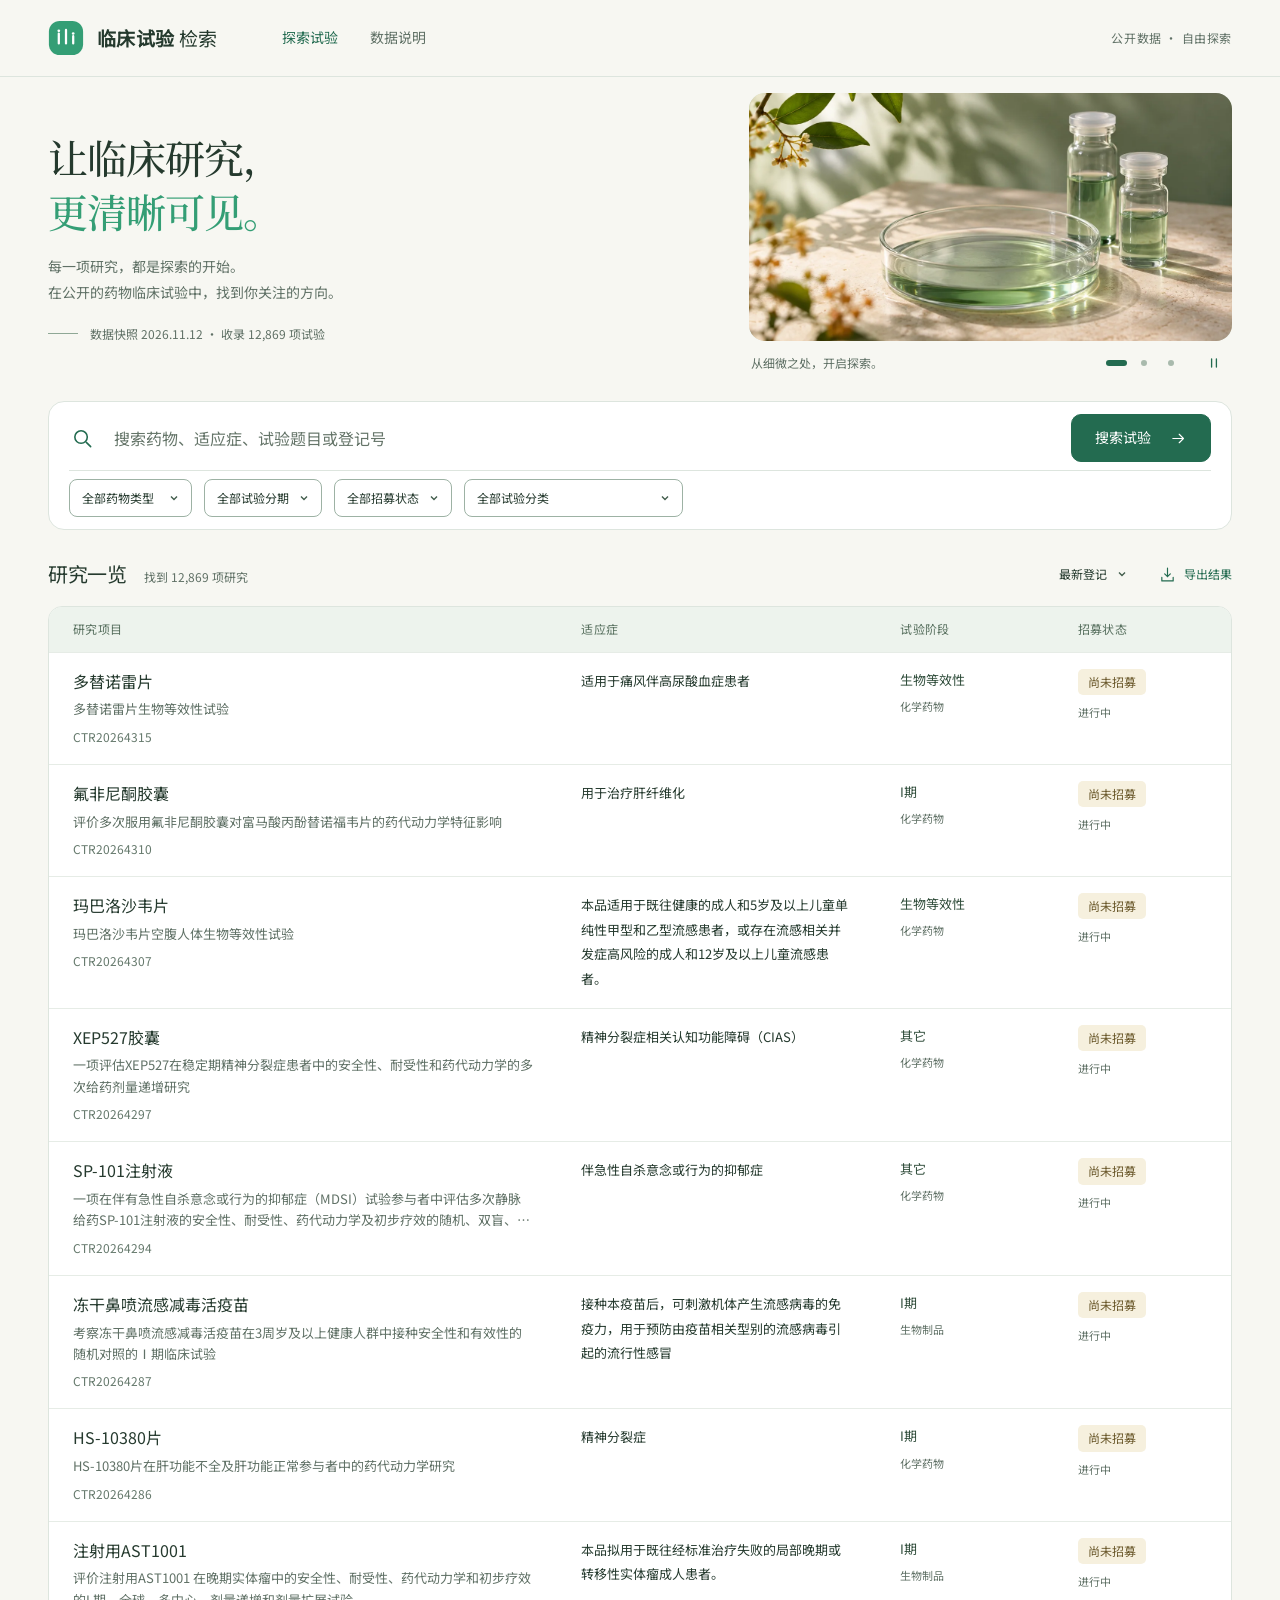
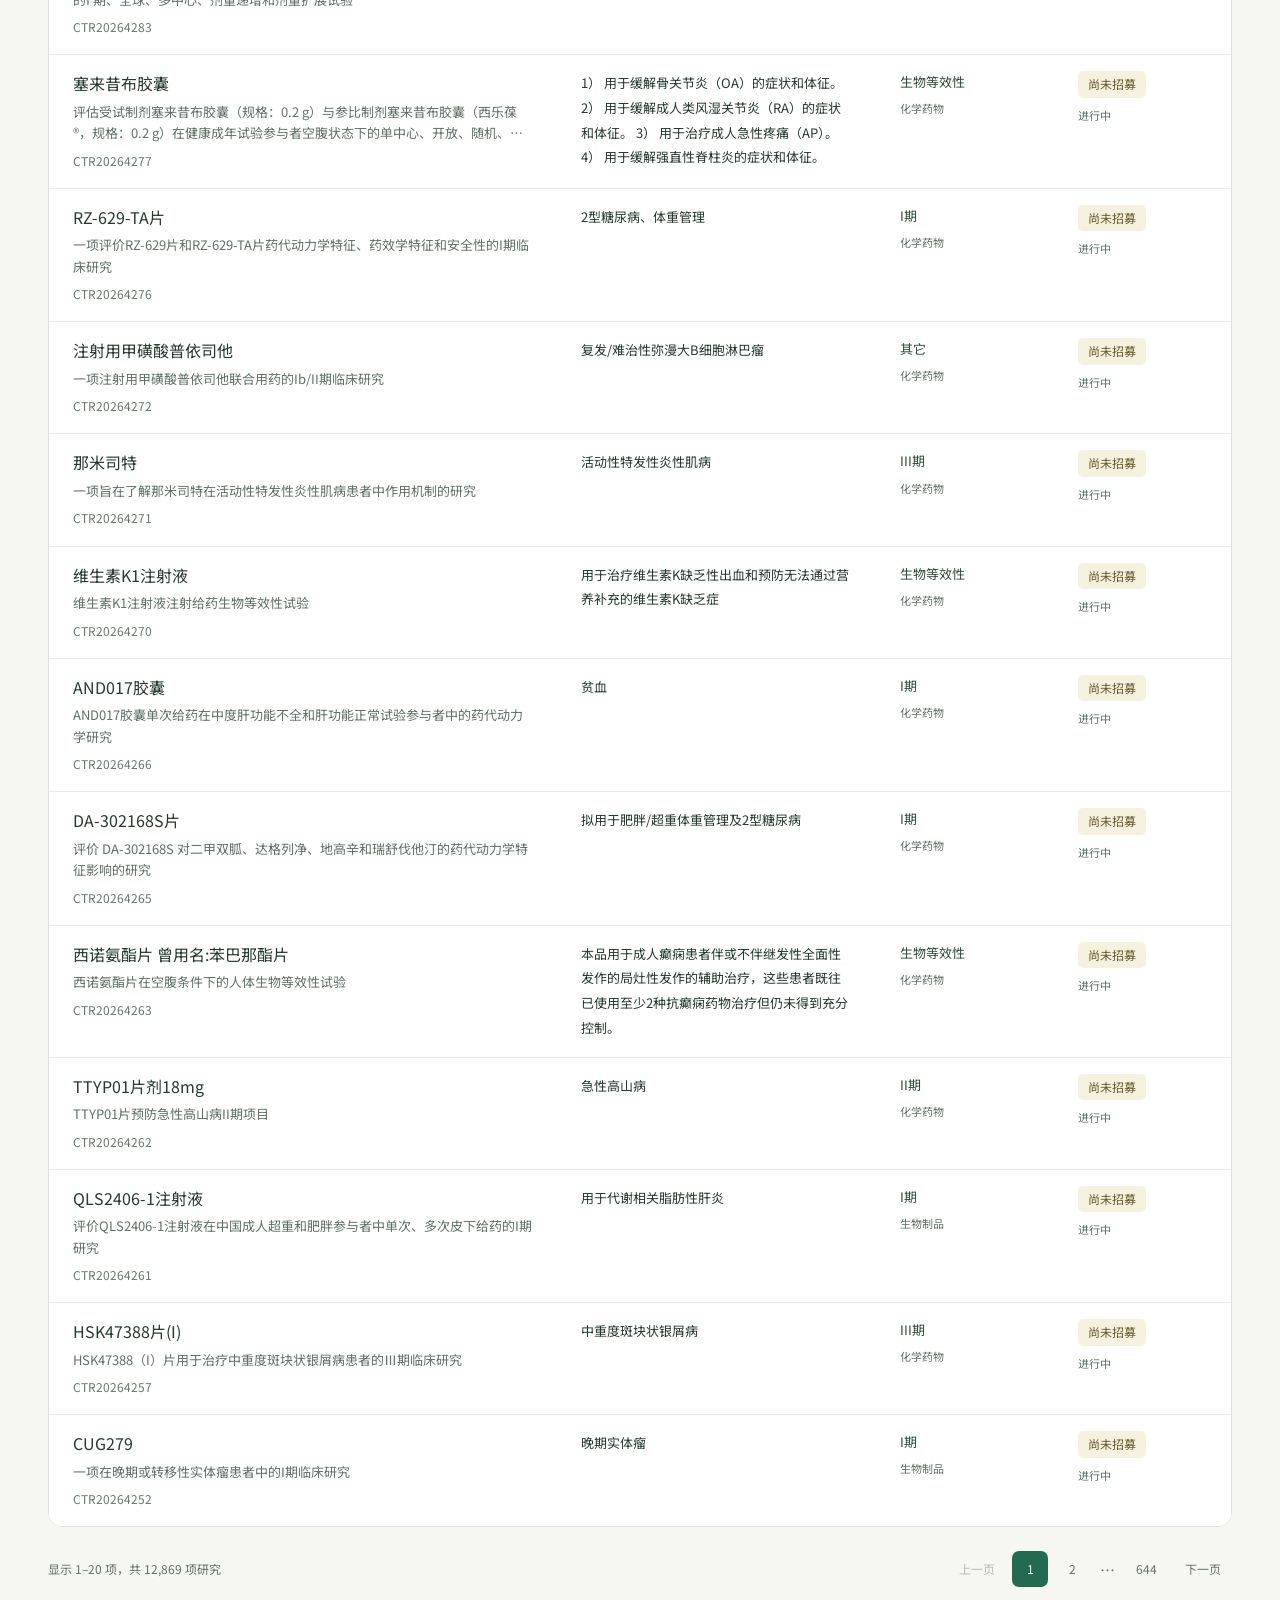
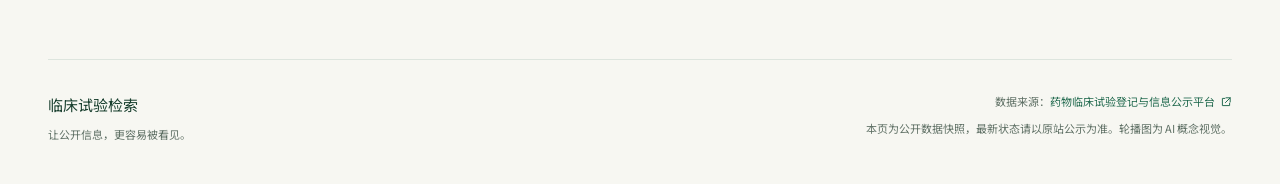
==== docs/index.html @ efef02d8 "Refine typography scale for a quieter search interface" ====
<!DOCTYPE html>
<html lang="zh-CN">
<head>
  <meta charset="utf-8">
  <meta name="viewport" content="width=device-width, initial-scale=1">
  <meta name="description" content="更清晰地探索药物临床试验公开信息。按药物、适应症、分期和招募状态检索研究，查看完整登记详情。">
  <meta name="theme-color" content="#349E75">
  <title>临床试验检索 · 让研究更清晰可见</title>
  <link rel="preload" href="assets/fonts/noto-serif-sc-display.woff2" as="font" type="font/woff2" crossorigin>
  <link rel="preload" href="assets/images/research-glass.webp" as="image" fetchpriority="high">
  <link rel="stylesheet" href="app.css?v=7">
</head>
<body>
  <a class="skip-link" href="#trials">跳转到试验检索</a>
  <header class="site-header">
    <div class="header-inner shell">
      <a class="brand" href="./" aria-label="临床试验检索首页">
        <svg class="brand-mark" viewBox="0 0 40 40" aria-hidden="true"><rect x="1" y="1" width="38" height="38" rx="12" fill="currentColor"/><path d="M12 26V15m8 11V11m8 15v-8" stroke="#fff" stroke-width="2.5" stroke-linecap="round"/><circle cx="12" cy="12" r="1.5" fill="#fff"/><circle cx="28" cy="15" r="1.5" fill="#fff"/></svg>
        <span>临床试验<span class="brand-light">检索</span></span>
      </a>
      <nav class="main-nav" aria-label="主导航">
        <a href="#trials" class="nav-current">探索试验</a>
        <a href="#about">数据说明</a>
      </nav>
      <span class="header-note">公开数据 · 自由探索</span>
    </div>
  </header>

  <main id="main" class="shell">
    <section id="listView" aria-label="临床试验探索">
      <section class="hero" aria-label="临床研究介绍">
        <div class="hero-copy">
          <h1>让临床研究，<br><span>更清晰可见。</span></h1>
          <p class="hero-description">每一项研究，都是探索的开始。<br>在公开的药物临床试验中，找到你关注的方向。</p>
          <div class="hero-source"><span class="source-rule"></span><p id="snapshot">正在读取公开数据…</p></div>
        </div>
        <div class="hero-carousel" role="region" aria-roledescription="轮播图" aria-label="科学与生命主题视觉">
          <div class="carousel-slides" id="carouselSlides">
            <figure class="carousel-slide is-active" role="group" aria-roledescription="幻灯片" aria-label="第 1 张，共 3 张" aria-hidden="false">
              <img src="assets/images/research-glass.webp" width="1280" height="853" alt="暖色日光下的培养皿与绿色实验室玻璃器皿，AI 概念视觉" fetchpriority="high">
            </figure>
            <figure class="carousel-slide" role="group" aria-roledescription="幻灯片" aria-label="第 2 张，共 3 张" aria-hidden="true" inert>
              <img src="assets/images/research-nature.webp" width="1280" height="853" alt="透过光学镜片观察绿色银杏叶的细腻纹理，AI 概念视觉" loading="lazy">
            </figure>
            <figure class="carousel-slide" role="group" aria-roledescription="幻灯片" aria-label="第 3 张，共 3 张" aria-hidden="true" inert>
              <img src="assets/images/research-hands.webp" width="1280" height="853" alt="研究人员用滴管操作透明培养皿的近景，AI 概念视觉" loading="lazy">
            </figure>
          </div>
          <div class="carousel-controls">
            <p class="carousel-caption" id="carouselCaption">从细微之处，开启探索。</p>
            <div class="carousel-navigation">
              <div class="carousel-dots" role="group" aria-label="选择轮播图片">
                <button type="button" data-slide="0" aria-label="查看第 1 张图片" aria-current="true"></button>
                <button type="button" data-slide="1" aria-label="查看第 2 张图片"></button>
                <button type="button" data-slide="2" aria-label="查看第 3 张图片"></button>
              </div>
              <button type="button" class="carousel-toggle" id="carouselToggle" aria-label="暂停轮播"><svg viewBox="0 0 20 20" aria-hidden="true"><path d="M7 5v10M13 5v10"/></svg></button>
            </div>
          </div>
        </div>
      </section>

      <section class="search-section" id="trials" aria-label="试验检索">
        <form id="searchForm" role="search">
          <div class="search-line">
            <svg class="search-icon" viewBox="0 0 24 24" aria-hidden="true"><circle cx="10.5" cy="10.5" r="6.5"/><path d="m16 16 4.5 4.5"/></svg>
            <label for="q" class="sr-only">关键词</label>
            <input id="q" type="search" placeholder="搜索药物、适应症、试验题目或登记号" autocomplete="off" enterkeyhint="search">
            <button class="primary-button" type="submit">搜索试验<svg viewBox="0 0 24 24" aria-hidden="true"><path d="M4 12h15m-6-6 6 6-6 6"/></svg></button>
          </div>
          <div class="filter-line">
            <div class="filters" id="filters"></div>
            <button class="text-button" id="clearBtn" type="button" hidden>清除筛选</button>
          </div>
        </form>
      </section>

      <section class="results-panel" aria-labelledby="resultsHeading">
        <div class="results-toolbar">
          <div class="results-intro"><h2 id="resultsHeading" tabindex="-1">研究一览</h2><p id="count" role="status">正在为你整理研究信息…</p></div>
          <div class="result-actions">
            <label class="sort-label" for="sortSelect"><span class="sr-only">排序方式</span><select id="sortSelect"><option value="id-desc">最新登记</option><option value="id-asc">最早登记</option></select></label>
            <button class="export-button" id="downloadBtn" type="button" disabled><svg viewBox="0 0 24 24" aria-hidden="true"><path d="M12 3v12m-4-4 4 4 4-4M4 16v5h16v-5"/></svg>导出结果</button>
          </div>
        </div>
        <div class="table-wrap">
          <table class="search-table">
            <caption class="sr-only">临床试验查询结果，点击研究项目查看详情</caption>
            <colgroup><col class="col-project"><col class="col-ind"><col class="col-phase"><col class="col-status"></colgroup>
            <thead><tr><th scope="col">研究项目</th><th scope="col">适应症</th><th scope="col">试验阶段</th><th scope="col">招募状态</th></tr></thead>
            <tbody id="results"><tr><td colspan="4" class="table-message">正在读取研究索引…</td></tr></tbody>
          </table>
        </div>
        <div id="pagination" class="pagination-bar"></div>
      </section>
    </section>

    <article id="detailView" class="detail-view" aria-label="试验登记详情" hidden>
      <div class="detail-toolbar">
        <button class="back-button" id="backBtn" type="button"><svg viewBox="0 0 24 24" aria-hidden="true"><path d="M20 12H5m6-6-6 6 6 6"/></svg>返回研究一览</button>
        <span class="detail-location" id="breadcrumbCurrent">试验详情</span>
        <button class="export-button" id="copyBtn" type="button"><svg viewBox="0 0 24 24" aria-hidden="true"><path d="M9 7V3h12v14h-4M3 7h14v14H3z"/></svg><span>复制链接</span></button>
      </div>
      <div id="detail" aria-live="polite"></div>
    </article>
  </main>

  <footer class="site-footer shell" id="about">
    <div><a class="footer-name" href="./">临床试验检索</a><p>让公开信息，更容易被看见。</p></div>
    <div class="footer-source"><p>数据来源：<a href="https://www.chinadrugtrials.org.cn/clinicaltrials.searchlist.dhtml" target="_blank" rel="noopener noreferrer">药物临床试验登记与信息公示平台<svg viewBox="0 0 20 20" aria-hidden="true"><path d="M8 4H4v12h12v-4M10 3h7v7M17 3l-8 8"/></svg></a></p><p>本页为公开数据快照，最新状态请以原站公示为准。轮播图为 AI 概念视觉。</p></div>
  </footer>
  <script src="app.js?v=6"></script>
</body>
</html>
---- docs/app.css ----
@import url("assets/fonts/sans.css");
@font-face { font-family: "Research Serif"; src: url("assets/fonts/noto-serif-sc-display.woff2") format("woff2"); font-style: normal; font-weight: 500; font-display: swap; }
:root {
  --brand: #349e75;
  --brand-deep: #236b50;
  --brand-ink: #173e2d;
  --brand-soft: #eaf3ec;
  --paper: #f7f7f2;
  --surface: #fff;
  --ink: #253a2e;
  --muted: #607166;
  --line: #dde5de;
  --control-line: #7f9b8a;
  --serif: "Research Serif", "Noto Serif SC", "Songti SC", serif;
  --sans: "Research Sans", "Noto Sans SC", "Microsoft YaHei", "PingFang SC", sans-serif;
  font-family: var(--sans);
  color: var(--ink);
  background: var(--paper);
  color-scheme: light;
  font-size: 15px;
  font-synthesis: weight;
  scroll-behavior: smooth;
  scroll-padding-top: 28px;
  scrollbar-color: #a2b7a8 var(--paper);
}
* { box-sizing: border-box; }
[hidden] { display: none !important; }
body { margin: 0; line-height: 1.7; }
a { color: inherit; text-underline-offset: 4px; }
button, input, select { font: inherit; color: inherit; }
button, a, input, select { -webkit-tap-highlight-color: transparent; }
button { cursor: pointer; }
button:disabled { opacity: .45; cursor: default; }
input { caret-color: var(--brand-deep); }
::selection { background: #cde5d6; color: #163c2a; }
:focus-visible { outline: 2px solid var(--brand-deep); outline-offset: 4px; }
svg { width: 20px; height: 20px; fill: none; stroke: currentColor; stroke-width: 1.65; stroke-linecap: round; stroke-linejoin: round; flex: none; }
.shell { width: min(1280px, calc(100% - 96px)); margin-inline: auto; }
.sr-only { position: absolute; width: 1px; height: 1px; padding: 0; margin: -1px; overflow: hidden; clip: rect(0,0,0,0); white-space: nowrap; border: 0; }
.skip-link { position: absolute; z-index: 10; top: -80px; left: 20px; padding: 12px 20px; background: var(--surface); color: var(--brand-deep); }
.skip-link:focus { top: 12px; }
.site-header { border-bottom: 1px solid var(--line); }
.header-inner { min-height: 76px; display: flex; align-items: center; gap: 64px; }
.brand { display: inline-flex; align-items: center; gap: 13px; font-size: 19px; font-weight: 600; letter-spacing: .025em; text-decoration: none; white-space: nowrap; }
.brand-mark { width: 36px; height: 36px; color: var(--brand); stroke: none; }
.brand-light { font-weight: 400; margin-left: 4px; }
.main-nav { display: flex; gap: 32px; font-size: 14px; }
.main-nav a { text-decoration: none; padding: 10px 0; color: var(--muted); }
.main-nav .nav-current { color: var(--brand-deep); }
.main-nav a:hover { color: var(--brand-deep); text-decoration: underline; }
.header-note { margin-left: auto; color: var(--muted); font-size: 12px; letter-spacing: .05em; }
.hero { display: grid; grid-template-columns: 1.15fr .85fr; gap: 48px; align-items: center; padding: 16px 0 20px; }
.hero-copy h1 { margin: 0 0 16px; font-family: var(--serif); font-weight: 500; font-size: 40px; line-height: 1.35; letter-spacing: -.025em; }
.hero-copy h1 span { color: var(--brand); }
.hero-description { margin: 0; font-size: 14px; line-height: 1.85; color: var(--muted); }
.hero-link { display: inline-flex; gap: 16px; align-items: center; margin-top: 24px; color: var(--brand-deep); font-weight: 500; font-size: 14px; text-decoration: none; }
.hero-link:hover { gap: 22px; }
.hero-link { transition: gap 220ms cubic-bezier(.16,1,.3,1); }
.hero-source { display: flex; align-items: center; gap: 12px; margin-top: 18px; color: var(--muted); }
.hero-source p { margin: 0; font-size: 12px; }
.source-rule { width: 30px; height: 1px; background: #8fa896; }
.hero-carousel { min-width: 0; }
.carousel-slides { position: relative; height: 248px; overflow: hidden; border-radius: 16px; background: #dde8d9; }
.carousel-slide { position: absolute; inset: 0; margin: 0; opacity: 0; visibility: hidden; transition: opacity 800ms cubic-bezier(.16,1,.3,1), visibility 800ms; }
.carousel-slide.is-active { opacity: 1; visibility: visible; }
.carousel-slide img { display: block; width: 100%; height: 100%; object-fit: cover; }
.carousel-controls { display: flex; align-items: center; justify-content: space-between; gap: 12px; padding: 4px 0 0 2px; }
.carousel-caption { margin: 0; font-size: 12px; color: var(--muted); }
.carousel-navigation, .carousel-dots { display: flex; align-items: center; }
.carousel-navigation { gap: 12px; }
.carousel-dots button { display: grid; place-items: center; width: 27px; height: 36px; border: 0; background: transparent; padding: 0; }
.carousel-dots button::after { content: ""; width: 6px; height: 6px; border-radius: 50%; background: #a9baad; transition: width 300ms cubic-bezier(.16,1,.3,1); }
.carousel-dots button[aria-current="true"]::after { background: var(--brand-deep); width: 21px; border-radius: 5px; }
.carousel-toggle { display: grid; place-items: center; width: 36px; height: 36px; padding: 0; border: 0; background: transparent; color: var(--brand-deep); }
.carousel-toggle svg { width: 16px; height: 16px; }
.search-section { scroll-margin-top: 24px; background: var(--surface); border: 1px solid var(--line); border-radius: 16px; padding: 12px 20px; }
.search-line { display: flex; align-items: center; gap: 16px; padding-bottom: 8px; border-bottom: 1px solid var(--line); }
.search-icon { width: 23px; height: 23px; color: var(--brand-deep); margin-left: 2px; }
.search-line input { border: 0; background: transparent; min-width: 0; flex: 1; height: 48px; padding: 0 4px; font-size: 16px; }
.search-line input::placeholder { color: #657569; opacity: 1; }
.search-line input:focus-visible { outline-offset: 1px; outline: 0; }
.search-section:focus-within { border-color: var(--control-line); }
.search-line:has(input:focus-visible) { border-bottom-color: var(--brand-deep); }
.primary-button { display: inline-flex; align-items: center; justify-content: center; gap: 19px; min-height: 48px; padding: 11px 23px; border: 1px solid var(--brand-deep); border-radius: 10px; background: var(--brand-deep); color: #fff; font-size: 14px; font-weight: 500; }
.primary-button:hover { background: #194e3b; border-color: #194e3b; }
.primary-button svg { width: 17px; height: 17px; }
.filter-line { display: flex; align-items: center; justify-content: space-between; gap: 16px; padding-top: 8px; }
.filters { display: flex; align-items: center; flex-wrap: wrap; gap: 12px; min-width: 0; }
.filters label { display: inline-flex; align-items: center; gap: 12px; }
.filters select, .sort-label select { appearance: none; border: 1px solid #9db2a4; border-radius: 8px; padding: 8px 32px 8px 12px; background: #fff url("data:image/svg+xml,%3Csvg xmlns='http://www.w3.org/2000/svg' width='12' height='12' viewBox='0 0 12 12' fill='none' stroke='%23435e4d' stroke-width='1.4'%3E%3Cpath d='m3 4.5 3 3 3-3'/%3E%3C/svg%3E") right 11px center no-repeat; max-width: 250px; min-height: 38px; font-size: 12px; text-overflow: ellipsis; cursor: pointer; }
.filters select:hover { background-color: #f5f9f6; }
.text-button { border: 0; background: none; color: var(--brand-deep); padding: 8px 0 8px 12px; font-size: 12px; text-decoration: underline; text-underline-offset: 4px; white-space: nowrap; }
.results-panel { margin-top: 24px; }
.results-toolbar { display: flex; align-items: center; justify-content: space-between; flex-wrap: wrap; gap: 20px; margin-bottom: 12px; }
.results-intro { display: flex; align-items: baseline; gap: 18px; }
.results-intro h2 { margin: 0; font-size: 20px; font-weight: 500; letter-spacing: -.025em; }
.results-intro p { margin: 0; color: var(--muted); font-size: 12px; font-variant-numeric: tabular-nums; }
.result-actions { display: flex; align-items: center; gap: 20px; }
.sort-label select { border: 0; background-color: transparent; padding-left: 0; font-size: 12px; }
.export-button, .back-button { display: inline-flex; align-items: center; justify-content: center; gap: 8px; border: 0; background: transparent; padding: 8px 0; min-height: 40px; color: var(--brand-deep); font-size: 12px; text-decoration: none; }
.export-button:hover, .back-button:hover { text-decoration: underline; }
.export-button svg, .back-button svg { width: 17px; height: 17px; }
.table-wrap { background: var(--surface); border: 1px solid var(--line); border-radius: 14px; overflow: hidden; }
.search-table { width: 100%; border-collapse: collapse; table-layout: fixed; text-align: left; }
.col-project { width: 43%; }
.col-ind { width: 27%; }
.col-phase { width: 15%; }
.col-status { width: 15%; }
.search-table th { padding: 12px 24px; background: #edf3ed; color: #58705f; font-weight: 400; font-size: 12px; letter-spacing: .03em; }
.search-table td { padding: 16px 24px; font-size: 13px; border-top: 1px solid #e6ece6; vertical-align: top; overflow-wrap: anywhere; }
.search-table tbody tr { background: #fff; }
.search-table tbody tr:hover { background: #fbfcf9; }
.result-link { font-size: 16px; line-height: 1.6; font-weight: 500; color: var(--ink); text-decoration: none; }
.result-link:hover { color: var(--brand-deep); text-decoration: underline; }
.trial-title { margin: 4px 0 6px; font-size: 13px; line-height: 1.65; color: var(--muted); display: -webkit-box; -webkit-line-clamp: 2; -webkit-box-orient: vertical; overflow: hidden; }
.trial-id { font-size: 12px; color: #65796c; font-variant-numeric: tabular-nums; }
.trial-indication { font-size: 13px; line-height: 1.9; }
.phase-label { font-size: 13px; color: #314e3c; font-weight: 500; }
.drug-type { display: block; color: var(--muted); font-size: 11px; margin-top: 6px; }
.recruit-tag { display: inline-block; padding: 3px 10px; border-radius: 5px; color: #256145; background: #e8f3eb; font-size: 12px; white-space: nowrap; }
.recruit-tag.pending { color: #6b592c; background: #f6f0de; }
.recruit-tag.complete { color: #53675b; background: #edf1ed; }
.trial-status { display: block; font-size: 11px; color: var(--muted); margin-top: 8px; }
.search-table .table-message { padding: 64px 24px; color: var(--muted); text-align: center; font-size: 14px; }
.pagination-bar { display: flex; align-items: center; justify-content: space-between; flex-wrap: wrap; gap: 20px; margin-top: 24px; }
.pagination-summary { font-size: 12px; color: var(--muted); font-variant-numeric: tabular-nums; }
.page-links { display: flex; align-items: center; justify-content: center; flex-wrap: wrap; gap: 6px; }
.page-links button { border: 1px solid transparent; border-radius: 7px; background: transparent; color: var(--muted); min-width: 36px; min-height: 36px; padding: 6px 10px; font-size: 12px; font-variant-numeric: tabular-nums; }
.page-links button:hover:not(:disabled) { background: #e7efe6; }
.page-links button[aria-current="page"] { color: #fff; background: var(--brand-deep); }
.page-gap { color: var(--muted); padding: 4px; }
.detail-view { padding: 28px 0 40px; }
.detail-toolbar { display: flex; align-items: center; gap: 24px; padding: 0 0 20px; border-bottom: 1px solid var(--line); }
.detail-toolbar .export-button { margin-left: auto; }
.detail-location { color: var(--muted); font-size: 12px; }
.detail-title { font-family: var(--sans); font-size: 24px; font-weight: 500; line-height: 1.65; max-width: 34em; margin: 32px 0 20px; letter-spacing: -.02em; }
.detail-meta { display: flex; flex-wrap: wrap; gap: 10px 26px; margin: 0 0 36px; color: var(--muted); font-size: 12px; font-variant-numeric: tabular-nums; }
.group { margin-top: 32px; }
.group h2 { margin: 0 0 16px; font-size: 18px; font-weight: 500; color: var(--brand-ink); }
.record-fields { margin: 0; border: 1px solid var(--line); border-radius: 12px; overflow: hidden; }
.row { display: grid; grid-template-columns: 190px minmax(0,1fr); border-bottom: 1px solid var(--line); }
.row:last-child { border-bottom: 0; }
.row > dt { margin: 0; padding: 16px 20px; background: #edf3ed; font-size: 13px; }
.row > dd { margin: 0; padding: 16px 24px; font-size: 14px; min-width: 0; background: #fff; overflow-wrap: anywhere; }
.prose { margin: 0; line-height: 1.9; white-space: pre-line; max-width: 75ch; }
.criteria { list-style: none; margin: 0; padding: 0; }
.criteria li { display: grid; grid-template-columns: 24px minmax(0,1fr); gap: 12px; padding: 14px 0; border-bottom: 1px solid var(--line); line-height: 1.9; }
.criteria li:first-child { padding-top: 0; }
.criteria li:last-child { padding-bottom: 0; border: 0; }
.num { color: var(--brand-deep); font-variant-numeric: tabular-nums; }
.drug-card + .drug-card { margin-top: 18px; }
.drug-card dl { margin: 0; border: 1px solid var(--line); }
.drug-card .row { grid-template-columns: 130px minmax(0,1fr); }
.drug-card .row > dt { background: #f4f7f1; }
.endpoints { width: 100%; border-collapse: collapse; font-size: 12px; }
.endpoints th, .endpoints td { border: 1px solid var(--line); text-align: left; padding: 10px 12px; vertical-align: top; }
.endpoints th { background: #f3f6f0; font-weight: 400; }
.status, .placeholder { color: var(--muted); margin: 40px 0; line-height: 1.9; }
.status[data-kind="error"] { color: #9d3d25; }
.plain-button { background: #fff; color: var(--brand-deep); border: 1px solid var(--control-line); padding: 10px 16px; border-radius: 8px; }
.site-footer { display: flex; align-items: flex-start; justify-content: space-between; gap: 40px; margin-top: 72px; padding: 32px 0 38px; border-top: 1px solid var(--line); color: var(--muted); font-size: 11px; }
.site-footer p { margin: 7px 0 0; }
.footer-name { color: var(--brand-ink); font-size: 15px; font-weight: 500; text-decoration: none; }
.footer-source { text-align: right; }
.footer-source p { margin: 0 0 8px; }
.footer-source a { color: var(--brand-deep); text-decoration: none; display: inline-flex; align-items: center; gap: 5px; }
.footer-source a:hover { text-decoration: underline; }
.footer-source svg { width: 12px; height: 12px; }
@media (min-width: 1700px) {
  .hero { padding-top: 24px; padding-bottom: 24px; }
  .carousel-slides { height: 268px; }
}
@media (max-width: 1100px) {
  .shell { width: calc(100% - 64px); }
  .hero { gap: 28px; }
  .hero-copy h1 { font-size: 36px; }
  .carousel-slides { height: 232px; }
  .header-inner { gap: 44px; }
  .header-note { display: none; }
  .main-nav { margin-left: auto; }
  .filters { gap: 8px; }
  .filters select { max-width: 195px; }
  .search-table td, .search-table th { padding-left: 18px; padding-right: 18px; }
}
@media (max-width: 760px) {
  :root { scroll-padding-top: 18px; }
  .shell { width: calc(100% - 40px); }
  .header-inner { min-height: 68px; gap: 18px; }
  .brand { font-size: 17px; gap: 9px; }
  .brand-mark { width: 33px; height: 33px; }
  .main-nav { gap: 17px; font-size: 12px; }
  .main-nav a:last-child { display: none; }
  .hero { grid-template-columns: 1fr; gap: 16px; padding: 20px 0; }
  .hero-copy h1 { font-size: 30px; margin-bottom: 12px; line-height: 1.35; }
  .hero-description { font-size: 13px; line-height: 1.8; }
  .hero-link { margin-top: 18px; font-size: 13px; }
  .hero-source { margin-top: 12px; gap: 8px; }
  .hero-source p { font-size: 11px; }
  .source-rule { width: 20px; }
  .carousel-slides { height: auto; aspect-ratio: 2.5; border-radius: 12px; }
  .carousel-controls { padding-top: 0; }
  .carousel-caption { font-size: 11px; }
  .carousel-navigation { gap: 3px; }
  .carousel-dots button { width: 24px; }
  .search-section { padding: 12px; border-radius: 12px; }
  .search-line { gap: 10px; flex-wrap: wrap; padding-bottom: 10px; }
  .search-icon { width: 20px; height: 20px; }
  .search-line input { height: 40px; font-size: 16px; width: calc(100% - 35px); }
  .primary-button { width: 100%; min-height: 44px; border-radius: 8px; padding: 8px 16px; }
  .filter-line { align-items: flex-start; flex-direction: column; gap: 6px; padding-top: 10px; }
  .filters { width: 100%; display: grid; grid-template-columns: 1fr 1fr; gap: 9px; }
  .filters label { min-width: 0; }
  .filters select { width: 100%; max-width: none; min-width: 0; font-size: 13px; padding-left: 10px; min-height: 40px; }
  .text-button { padding-left: 0; }
  .results-panel { margin-top: 24px; }
  .results-toolbar { align-items: flex-start; gap: 8px; margin-bottom: 12px; }
  .results-intro { display: flex; flex-wrap: wrap; align-items: baseline; gap: 12px; }
  .results-intro h2 { font-size: 20px; margin-bottom: 0; }
  .results-intro p { font-size: 11px; }
  .result-actions { width: 100%; justify-content: space-between; border-top: 1px solid var(--line); padding-top: 6px; gap: 12px; }
  .export-button { min-height: 40px; }
  .table-wrap { border: 0; border-radius: 0; background: transparent; }
  .search-table, .search-table tbody { display: block; }
  .search-table thead, .search-table colgroup { display: none; }
  .search-table tr { display: grid; grid-template-columns: 1fr auto; padding: 22px 0; border-top: 1px solid var(--line); background: transparent !important; }
  .search-table td { border: 0; display: block; padding: 0; }
  .search-table .project-cell { grid-column: 1 / -1; }
  .search-table .trial-indication { grid-column: 1 / -1; margin: 14px 0 18px; padding-bottom: 17px; border-bottom: 1px solid #e7ece4; font-size: 12px; }
  .trial-indication::before { content: "适应症"; color: var(--muted); font-size: 11px; margin-right: 12px; }
  .result-link { font-size: 16px; }
  .trial-title { font-size: 12px; margin-bottom: 8px; }
  .search-table .phase-cell { align-self: center; }
  .phase-label { font-size: 12px; }
  .drug-type { display: inline; margin-left: 12px; font-size: 11px; }
  .search-table .status-cell { text-align: right; }
  .trial-status { display: none; }
  .search-table .table-message { grid-column: 1 / -1; padding: 24px 0; }
  .pagination-bar { flex-direction: column; align-items: center; gap: 16px; margin-top: 18px; }
  .page-links { gap: 2px; }
  .page-links button { min-width: 33px; min-height: 40px; padding: 6px; }
  .pagination-summary { font-size: 11px; }
  .detail-view { padding-top: 18px; }
  .detail-toolbar { gap: 12px; }
  .detail-location { display: none; }
  .back-button, .detail-toolbar .export-button { font-size: 12px; }
  .detail-title { font-size: 21px; line-height: 1.7; margin-top: 24px; }
  .detail-meta { gap: 6px 14px; font-size: 11px; margin-bottom: 28px; }
  .row, .drug-card .row { grid-template-columns: 1fr; }
  .row > dt { padding: 11px 14px; font-size: 12px; }
  .row > dd { padding: 14px; font-size: 13px; }
  .criteria li { grid-template-columns: 18px 1fr; gap: 8px; }
  .endpoints { font-size: 11px; }
  .endpoints th, .endpoints td { padding: 7px; overflow-wrap: anywhere; }
  .site-footer { display: block; margin-top: 48px; padding-top: 28px; }
  .footer-source { text-align: left; margin-top: 22px; line-height: 1.9; }
}
@media (prefers-reduced-motion: reduce) {
  :root { scroll-behavior: auto; }
  *, *::before, *::after { transition-duration: .01ms !important; animation-duration: .01ms !important; animation-iteration-count: 1 !important; }
}
@media print {
  :root { background: #fff; }
  .site-header, .hero, .search-section, .result-actions, .pagination-bar, .detail-toolbar, .skip-link { display: none !important; }
  .shell { width: 100%; }
  .results-panel { margin-top: 0; }
  .table-wrap { border: 0; }
  .search-table th, .search-table td { font-size: 11px; padding: 10px; }
  .search-table thead { display: table-header-group; }
  .search-table tr, .row, .criteria li { break-inside: avoid; }
  .trial-title { display: block; }
  .site-footer { margin-top: 24px; }
}
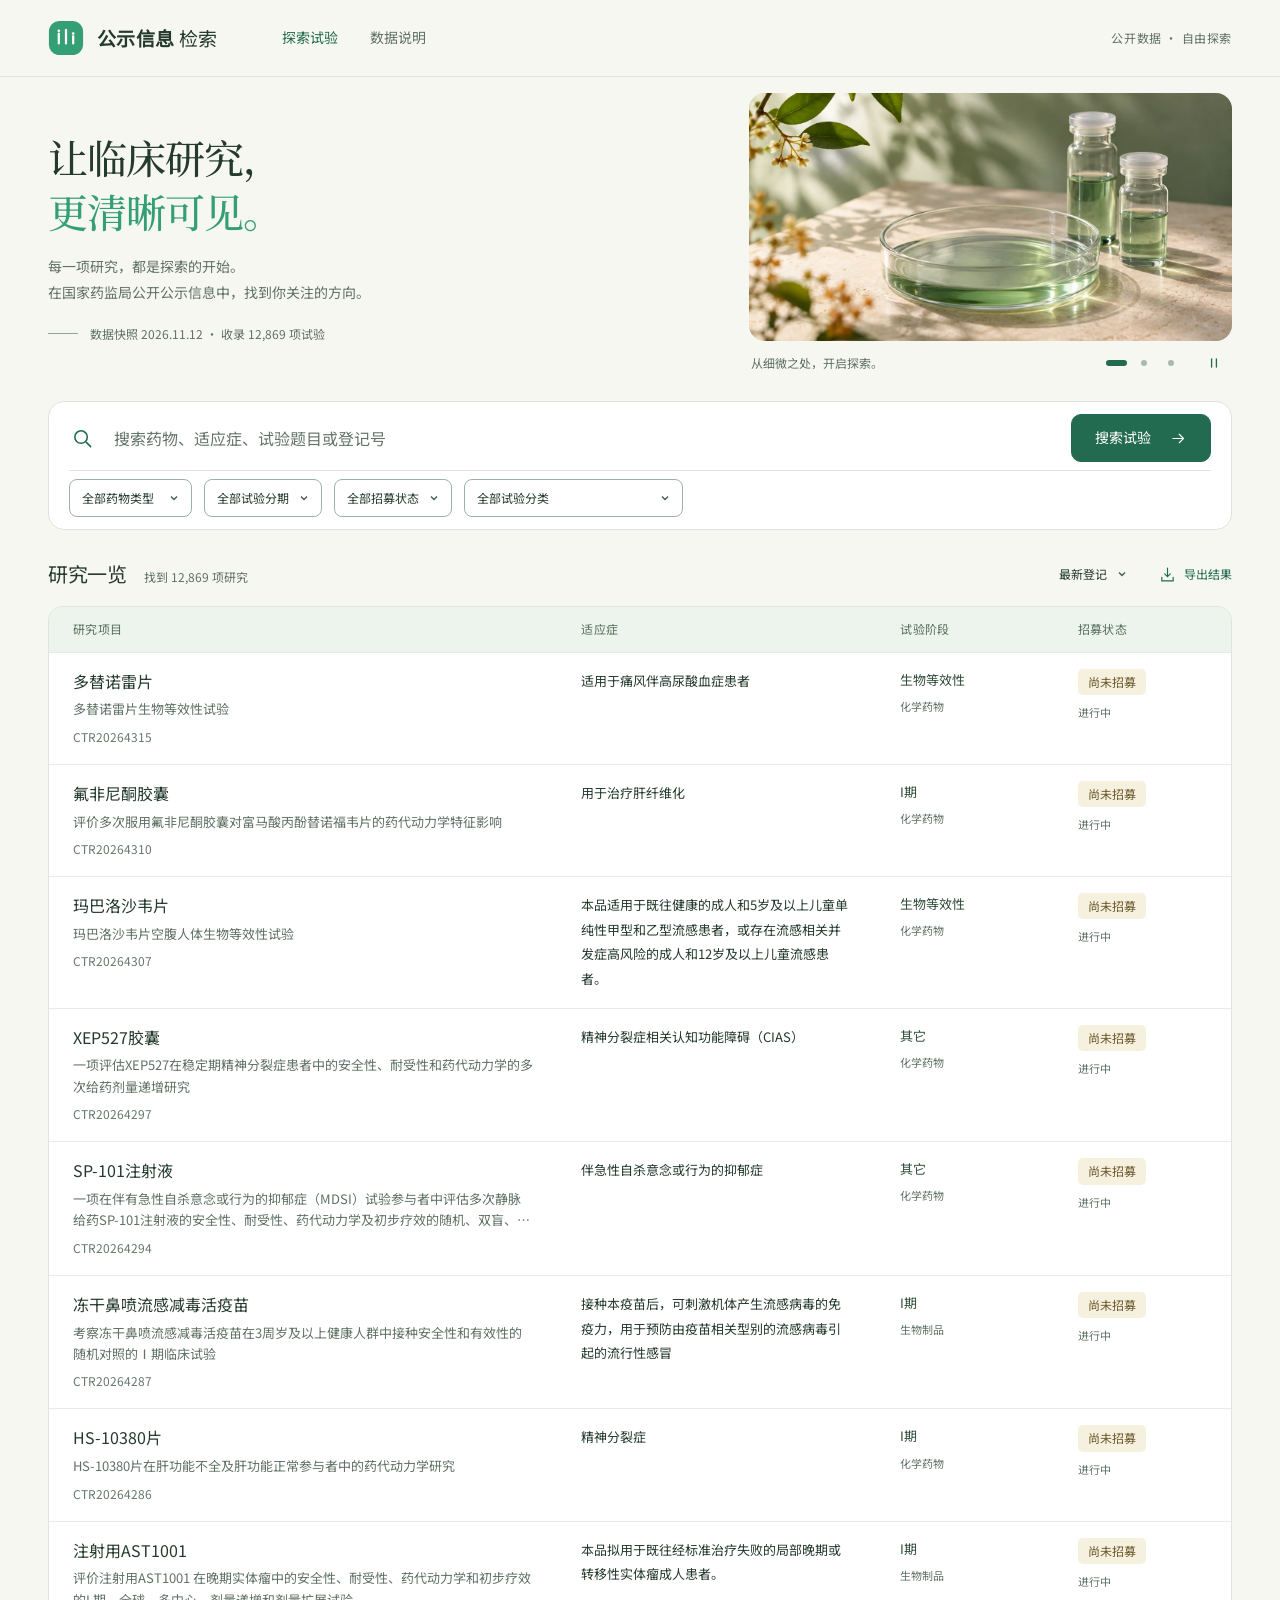
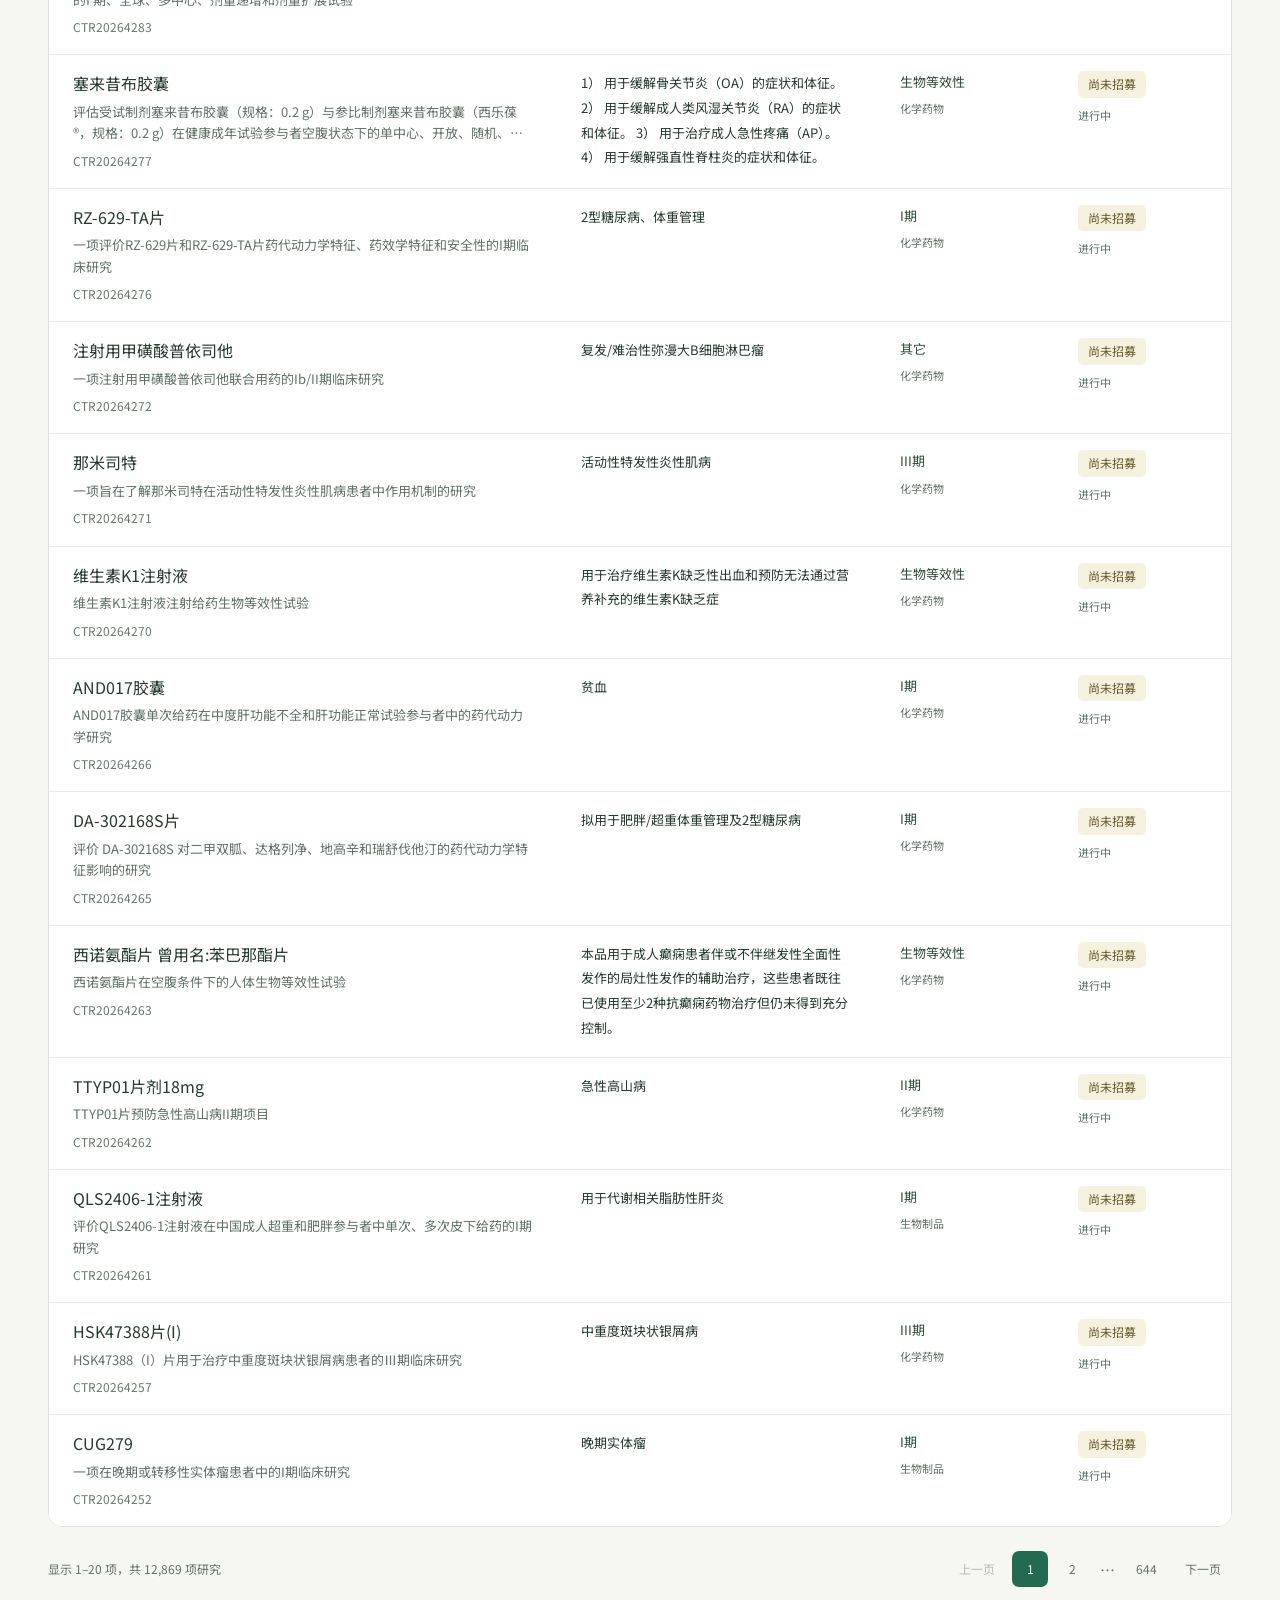
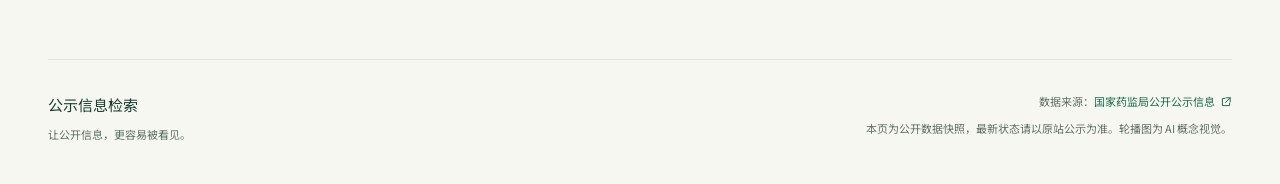
==== commit 5b1b8e8c: "Replace page wording with the public disclosure label. Co-authored-by: Cursor <cursoragent@cursor.co" ====
--- a/docs/index.html
+++ b/docs/index.html
@@ -3,20 +3,20 @@
 <head>
   <meta charset="utf-8">
   <meta name="viewport" content="width=device-width, initial-scale=1">
-  <meta name="description" content="更清晰地探索药物临床试验公开信息。按药物、适应症、分期和招募状态检索研究，查看完整登记详情。">
+  <meta name="description" content="查阅国家药监局公开公示信息。按药物、适应症、分期和招募状态检索，查看完整登记详情。">
   <meta name="theme-color" content="#349E75">
-  <title>临床试验检索 · 让研究更清晰可见</title>
+  <title>国家药监局公开公示信息</title>
   <link rel="preload" href="assets/fonts/noto-serif-sc-display.woff2" as="font" type="font/woff2" crossorigin>
   <link rel="preload" href="assets/images/research-glass.webp" as="image" fetchpriority="high">
-  <link rel="stylesheet" href="app.css?v=7">
+  <link rel="stylesheet" href="app.css?v=8">
 </head>
 <body>
   <a class="skip-link" href="#trials">跳转到试验检索</a>
   <header class="site-header">
     <div class="header-inner shell">
-      <a class="brand" href="./" aria-label="临床试验检索首页">
+      <a class="brand" href="./" aria-label="公示信息检索首页">
         <svg class="brand-mark" viewBox="0 0 40 40" aria-hidden="true"><rect x="1" y="1" width="38" height="38" rx="12" fill="currentColor"/><path d="M12 26V15m8 11V11m8 15v-8" stroke="#fff" stroke-width="2.5" stroke-linecap="round"/><circle cx="12" cy="12" r="1.5" fill="#fff"/><circle cx="28" cy="15" r="1.5" fill="#fff"/></svg>
-        <span>临床试验<span class="brand-light">检索</span></span>
+        <span>公示信息<span class="brand-light">检索</span></span>
       </a>
       <nav class="main-nav" aria-label="主导航">
         <a href="#trials" class="nav-current">探索试验</a>
@@ -27,11 +27,11 @@
   </header>
 
   <main id="main" class="shell">
-    <section id="listView" aria-label="临床试验探索">
+    <section id="listView" aria-label="公示信息探索">
       <section class="hero" aria-label="临床研究介绍">
         <div class="hero-copy">
           <h1>让临床研究，<br><span>更清晰可见。</span></h1>
-          <p class="hero-description">每一项研究，都是探索的开始。<br>在公开的药物临床试验中，找到你关注的方向。</p>
+          <p class="hero-description">每一项研究，都是探索的开始。<br>在国家药监局公开公示信息中，找到你关注的方向。</p>
           <div class="hero-source"><span class="source-rule"></span><p id="snapshot">正在读取公开数据…</p></div>
         </div>
         <div class="hero-carousel" role="region" aria-roledescription="轮播图" aria-label="科学与生命主题视觉">
@@ -85,7 +85,7 @@
         </div>
         <div class="table-wrap">
           <table class="search-table">
-            <caption class="sr-only">临床试验查询结果，点击研究项目查看详情</caption>
+            <caption class="sr-only">公示信息查询结果，点击研究项目查看详情</caption>
             <colgroup><col class="col-project"><col class="col-ind"><col class="col-phase"><col class="col-status"></colgroup>
             <thead><tr><th scope="col">研究项目</th><th scope="col">适应症</th><th scope="col">试验阶段</th><th scope="col">招募状态</th></tr></thead>
             <tbody id="results"><tr><td colspan="4" class="table-message">正在读取研究索引…</td></tr></tbody>
@@ -106,9 +106,9 @@
   </main>
 
   <footer class="site-footer shell" id="about">
-    <div><a class="footer-name" href="./">临床试验检索</a><p>让公开信息，更容易被看见。</p></div>
-    <div class="footer-source"><p>数据来源：<a href="https://www.chinadrugtrials.org.cn/clinicaltrials.searchlist.dhtml" target="_blank" rel="noopener noreferrer">药物临床试验登记与信息公示平台<svg viewBox="0 0 20 20" aria-hidden="true"><path d="M8 4H4v12h12v-4M10 3h7v7M17 3l-8 8"/></svg></a></p><p>本页为公开数据快照，最新状态请以原站公示为准。轮播图为 AI 概念视觉。</p></div>
+    <div><a class="footer-name" href="./">公示信息检索</a><p>让公开信息，更容易被看见。</p></div>
+    <div class="footer-source"><p>数据来源：<a href="https://www.chinadrugtrials.org.cn/clinicaltrials.searchlist.dhtml" target="_blank" rel="noopener noreferrer">国家药监局公开公示信息<svg viewBox="0 0 20 20" aria-hidden="true"><path d="M8 4H4v12h12v-4M10 3h7v7M17 3l-8 8"/></svg></a></p><p>本页为公开数据快照，最新状态请以原站公示为准。轮播图为 AI 概念视觉。</p></div>
   </footer>
-  <script src="app.js?v=6"></script>
+  <script src="app.js?v=8"></script>
 </body>
 </html>
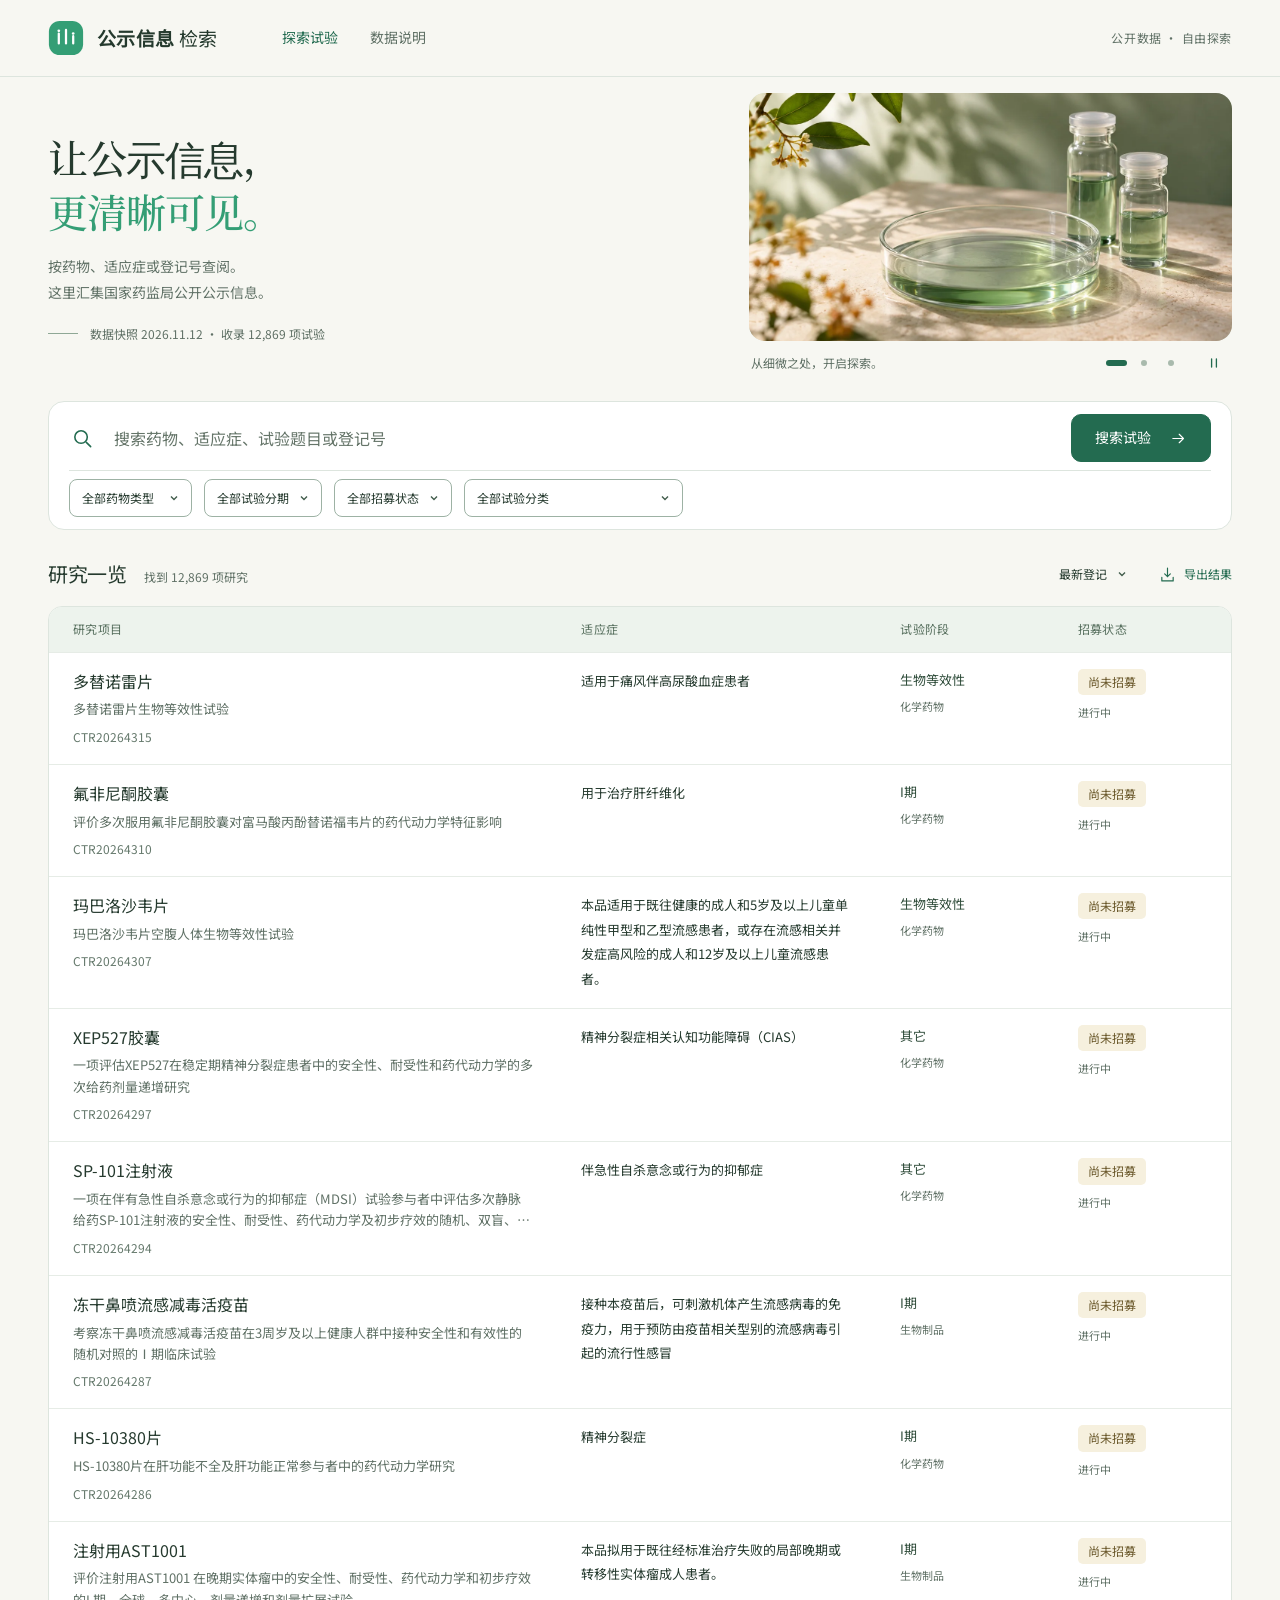
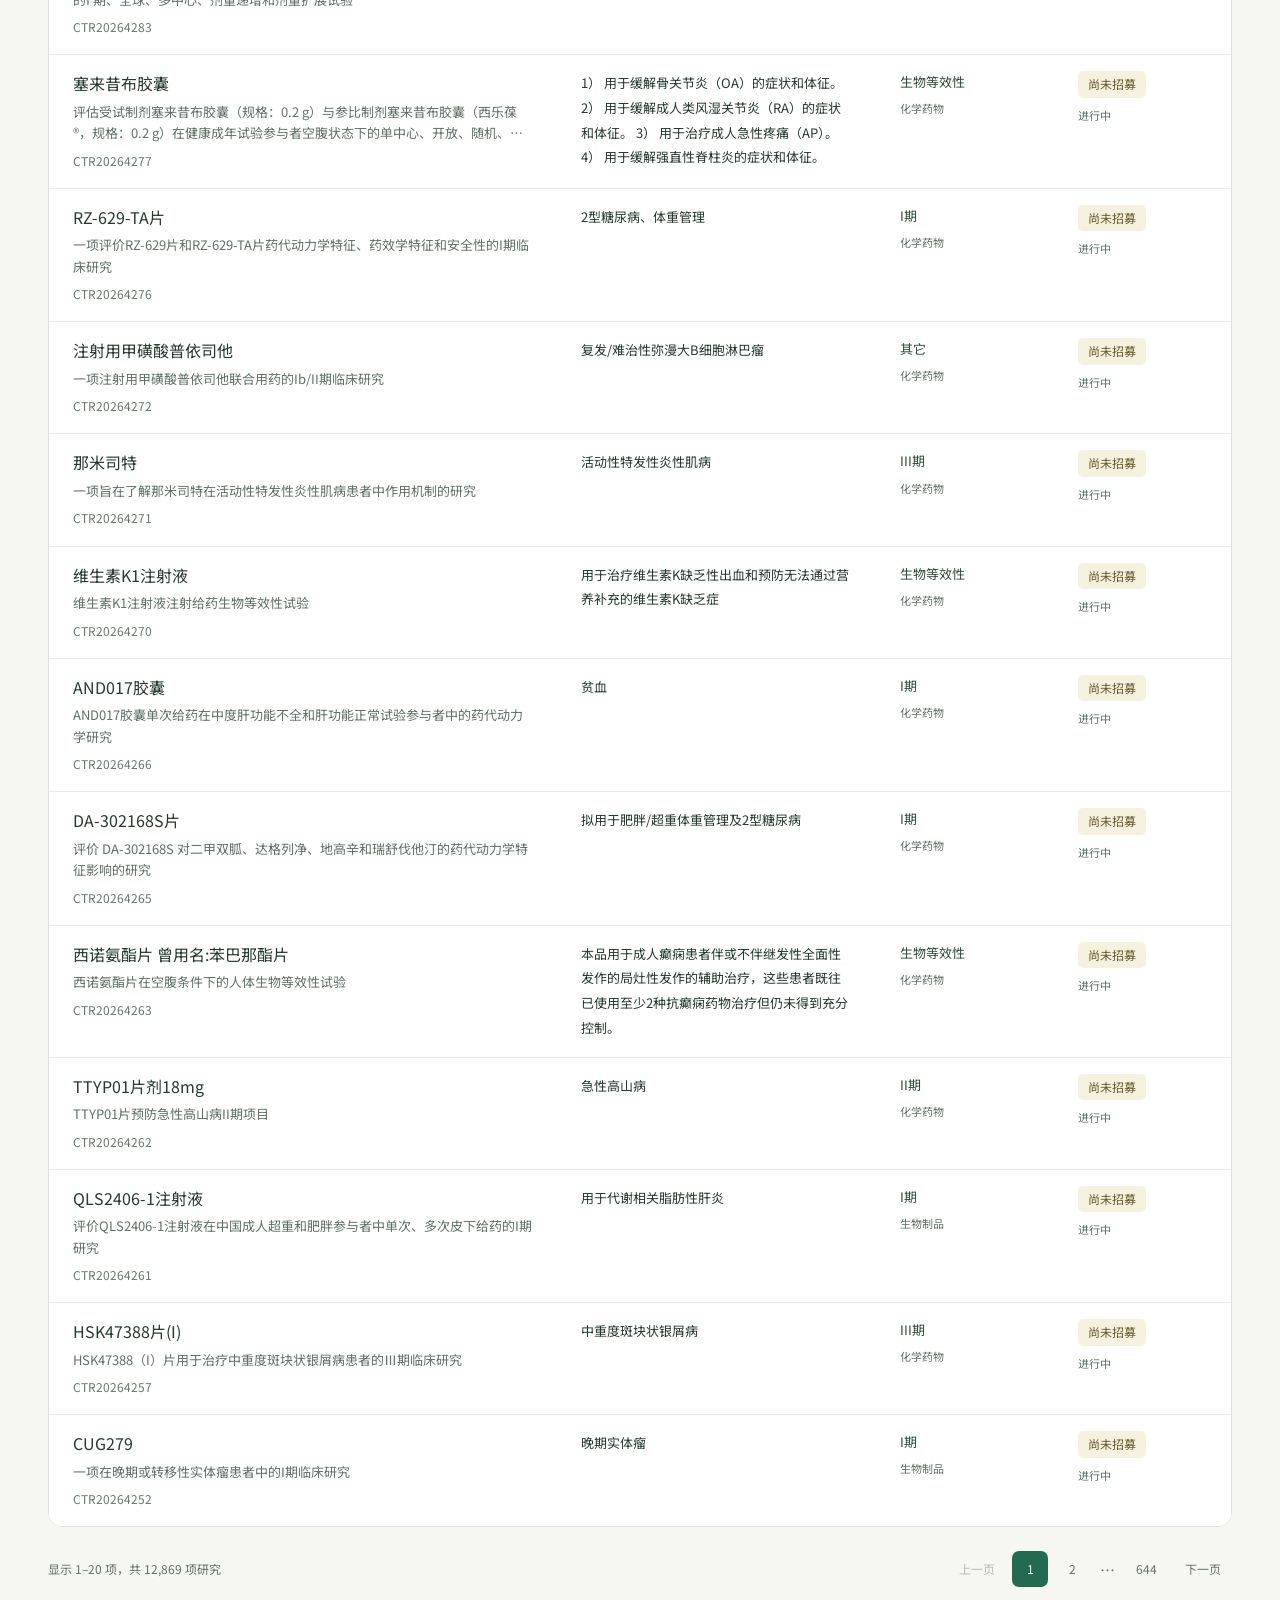
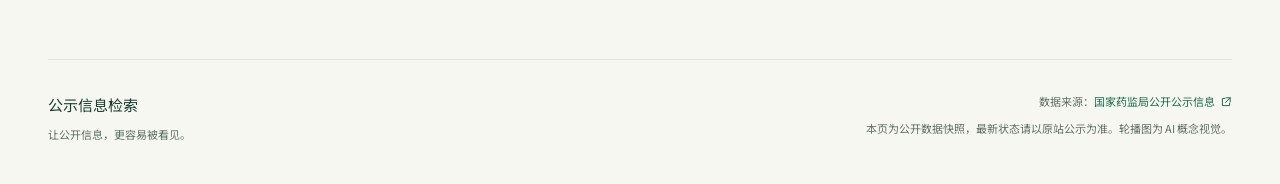
==== commit f74646bd: "Rewrite the hero so it refers to public disclosures. Co-authored-by: Cursor <cursoragent@cursor.com>" ====
--- a/docs/index.html
+++ b/docs/index.html
@@ -8,7 +8,7 @@
   <title>国家药监局公开公示信息</title>
   <link rel="preload" href="assets/fonts/noto-serif-sc-display.woff2" as="font" type="font/woff2" crossorigin>
   <link rel="preload" href="assets/images/research-glass.webp" as="image" fetchpriority="high">
-  <link rel="stylesheet" href="app.css?v=8">
+  <link rel="stylesheet" href="app.css?v=9">
 </head>
 <body>
   <a class="skip-link" href="#trials">跳转到试验检索</a>
@@ -28,10 +28,10 @@
 
   <main id="main" class="shell">
     <section id="listView" aria-label="公示信息探索">
-      <section class="hero" aria-label="临床研究介绍">
+      <section class="hero" aria-label="公示信息介绍">
         <div class="hero-copy">
-          <h1>让临床研究，<br><span>更清晰可见。</span></h1>
-          <p class="hero-description">每一项研究，都是探索的开始。<br>在国家药监局公开公示信息中，找到你关注的方向。</p>
+          <h1>让公示信息，<br><span>更清晰可见。</span></h1>
+          <p class="hero-description">按药物、适应症或登记号查阅。<br>这里汇集国家药监局公开公示信息。</p>
           <div class="hero-source"><span class="source-rule"></span><p id="snapshot">正在读取公开数据…</p></div>
         </div>
         <div class="hero-carousel" role="region" aria-roledescription="轮播图" aria-label="科学与生命主题视觉">
@@ -109,6 +109,6 @@
     <div><a class="footer-name" href="./">公示信息检索</a><p>让公开信息，更容易被看见。</p></div>
     <div class="footer-source"><p>数据来源：<a href="https://www.chinadrugtrials.org.cn/clinicaltrials.searchlist.dhtml" target="_blank" rel="noopener noreferrer">国家药监局公开公示信息<svg viewBox="0 0 20 20" aria-hidden="true"><path d="M8 4H4v12h12v-4M10 3h7v7M17 3l-8 8"/></svg></a></p><p>本页为公开数据快照，最新状态请以原站公示为准。轮播图为 AI 概念视觉。</p></div>
   </footer>
-  <script src="app.js?v=8"></script>
+  <script src="app.js?v=9"></script>
 </body>
 </html>
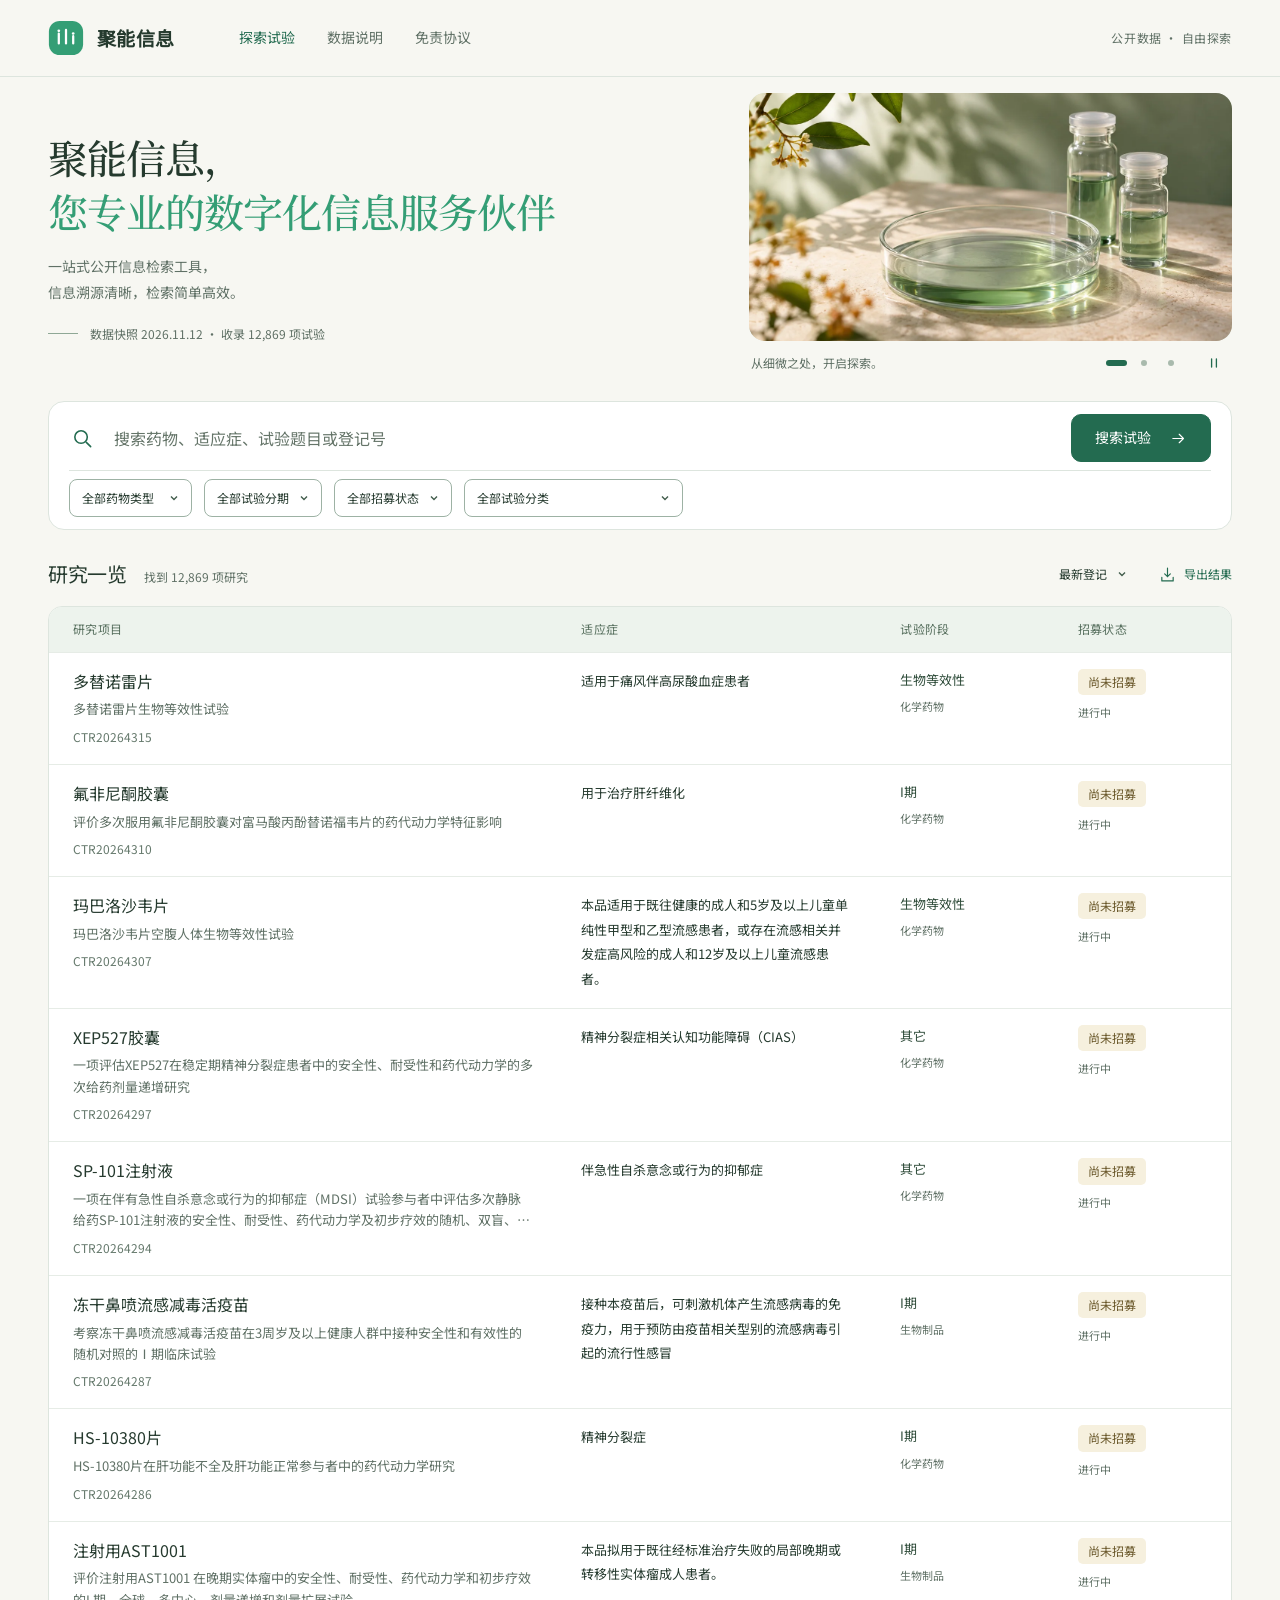
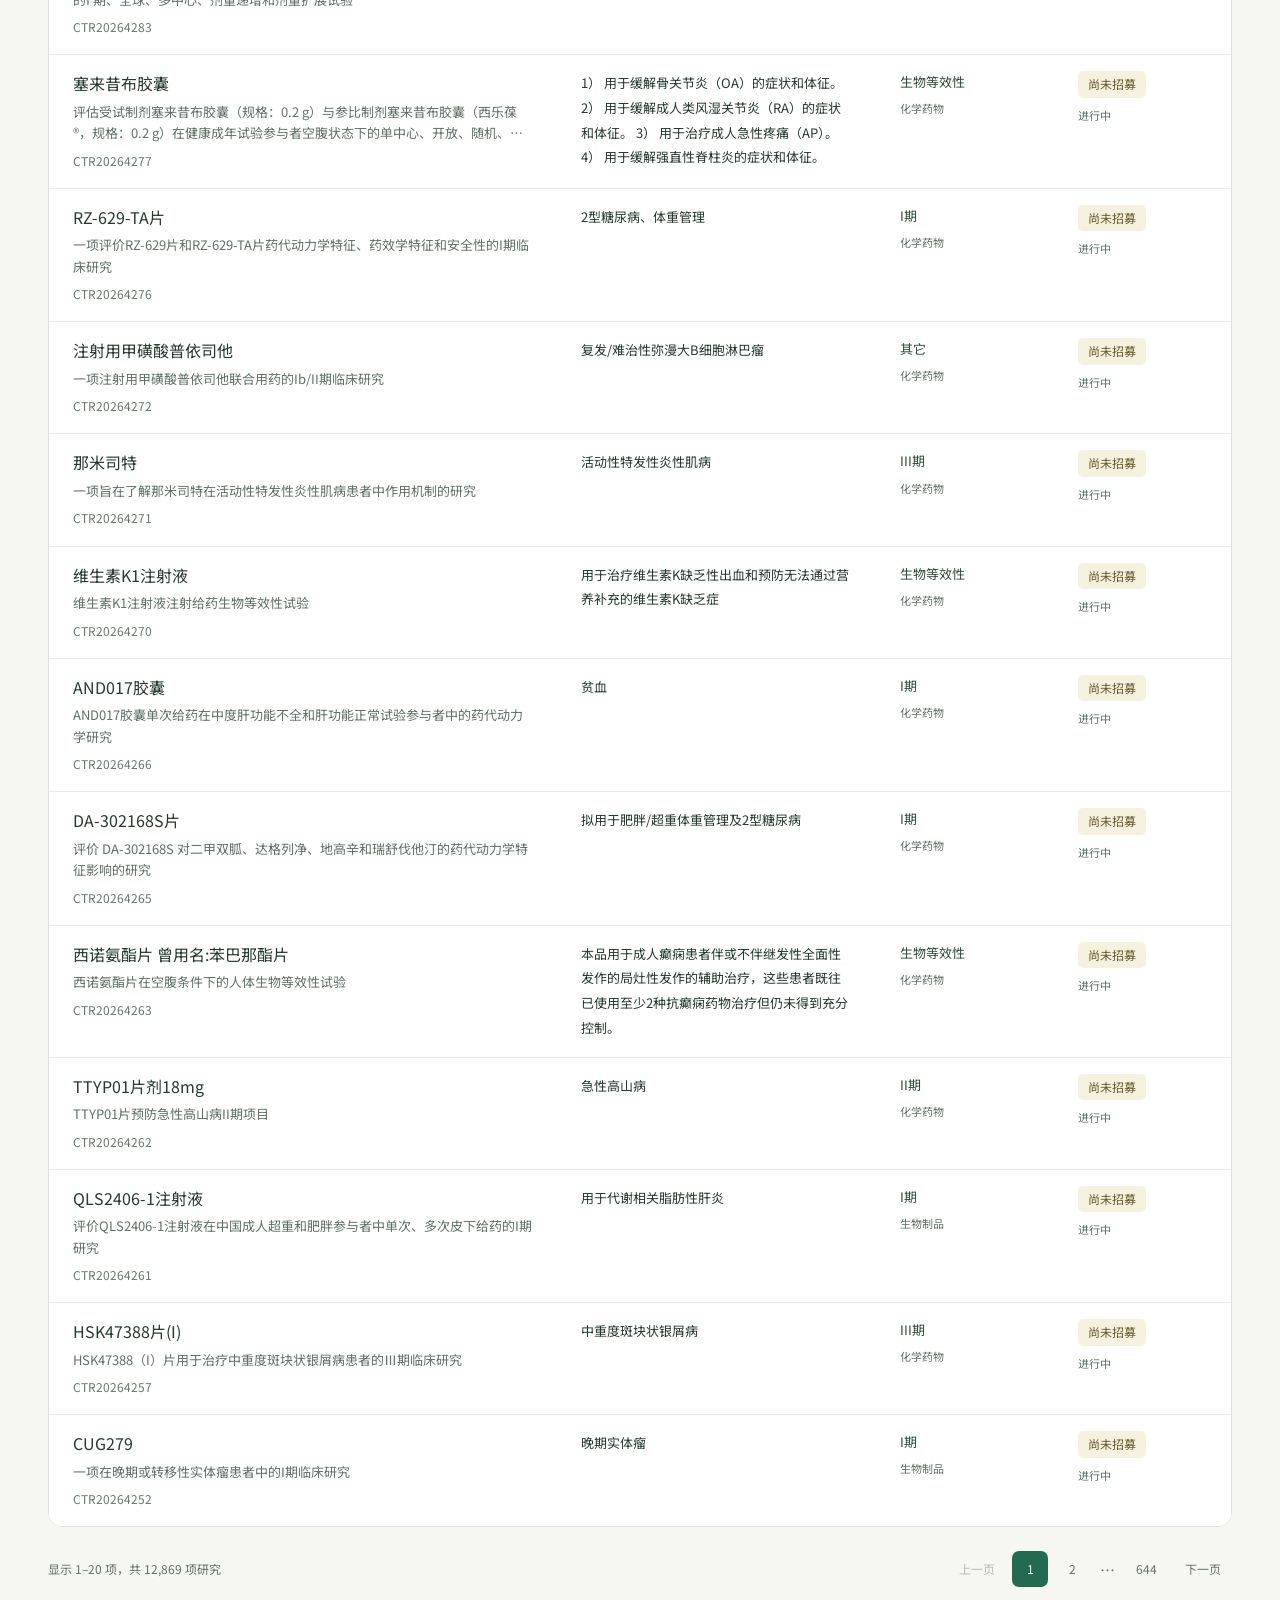
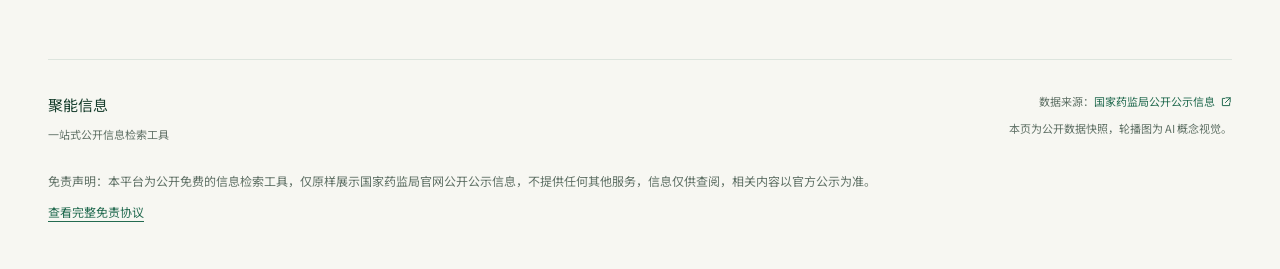
==== commit d5d1f893: "Add Juneng branding and a standalone disclaimer page" ====
--- a/docs/index.html
+++ b/docs/index.html
@@ -3,24 +3,25 @@
 <head>
   <meta charset="utf-8">
   <meta name="viewport" content="width=device-width, initial-scale=1">
-  <meta name="description" content="查阅国家药监局公开公示信息。按药物、适应症、分期和招募状态检索，查看完整登记详情。">
+  <meta name="description" content="聚能信息，一站式公开信息检索工具，信息溯源清晰，检索简单高效。查阅国家药监局公开公示信息。">
   <meta name="theme-color" content="#349E75">
-  <title>国家药监局公开公示信息</title>
-  <link rel="preload" href="assets/fonts/noto-serif-sc-display.woff2" as="font" type="font/woff2" crossorigin>
+  <title>聚能信息 · 公开信息检索</title>
+  <link rel="preload" href="assets/fonts/noto-serif-sc-display.woff2?v=2" as="font" type="font/woff2" crossorigin>
   <link rel="preload" href="assets/images/research-glass.webp" as="image" fetchpriority="high">
-  <link rel="stylesheet" href="app.css?v=9">
+  <link rel="stylesheet" href="app.css?v=10">
 </head>
 <body>
   <a class="skip-link" href="#trials">跳转到试验检索</a>
   <header class="site-header">
     <div class="header-inner shell">
-      <a class="brand" href="./" aria-label="公示信息检索首页">
+      <a class="brand" href="./" aria-label="聚能信息首页">
         <svg class="brand-mark" viewBox="0 0 40 40" aria-hidden="true"><rect x="1" y="1" width="38" height="38" rx="12" fill="currentColor"/><path d="M12 26V15m8 11V11m8 15v-8" stroke="#fff" stroke-width="2.5" stroke-linecap="round"/><circle cx="12" cy="12" r="1.5" fill="#fff"/><circle cx="28" cy="15" r="1.5" fill="#fff"/></svg>
-        <span>公示信息<span class="brand-light">检索</span></span>
+        <span>聚能信息</span>
       </a>
       <nav class="main-nav" aria-label="主导航">
         <a href="#trials" class="nav-current">探索试验</a>
-        <a href="#about">数据说明</a>
+        <a href="#about" class="nav-data">数据说明</a>
+        <a href="disclaimer.html">免责协议</a>
       </nav>
       <span class="header-note">公开数据 · 自由探索</span>
     </div>
@@ -30,8 +31,8 @@
     <section id="listView" aria-label="公示信息探索">
       <section class="hero" aria-label="公示信息介绍">
         <div class="hero-copy">
-          <h1>让公示信息，<br><span>更清晰可见。</span></h1>
-          <p class="hero-description">按药物、适应症或登记号查阅。<br>这里汇集国家药监局公开公示信息。</p>
+          <h1>聚能信息，<br><span>您专业的数字化信息服务伙伴</span></h1>
+          <p class="hero-description">一站式公开信息检索工具，<br>信息溯源清晰，检索简单高效。</p>
           <div class="hero-source"><span class="source-rule"></span><p id="snapshot">正在读取公开数据…</p></div>
         </div>
         <div class="hero-carousel" role="region" aria-roledescription="轮播图" aria-label="科学与生命主题视觉">
@@ -106,9 +107,10 @@
   </main>
 
   <footer class="site-footer shell" id="about">
-    <div><a class="footer-name" href="./">公示信息检索</a><p>让公开信息，更容易被看见。</p></div>
-    <div class="footer-source"><p>数据来源：<a href="https://www.chinadrugtrials.org.cn/clinicaltrials.searchlist.dhtml" target="_blank" rel="noopener noreferrer">国家药监局公开公示信息<svg viewBox="0 0 20 20" aria-hidden="true"><path d="M8 4H4v12h12v-4M10 3h7v7M17 3l-8 8"/></svg></a></p><p>本页为公开数据快照，最新状态请以原站公示为准。轮播图为 AI 概念视觉。</p></div>
+    <div><a class="footer-name" href="./">聚能信息</a><p>一站式公开信息检索工具</p></div>
+    <div class="footer-source"><p>数据来源：<a href="https://www.chinadrugtrials.org.cn/clinicaltrials.searchlist.dhtml" target="_blank" rel="noopener noreferrer">国家药监局公开公示信息<svg viewBox="0 0 20 20" aria-hidden="true"><path d="M8 4H4v12h12v-4M10 3h7v7M17 3l-8 8"/></svg></a></p><p>本页为公开数据快照，轮播图为 AI 概念视觉。</p></div>
+    <div class="footer-disclaimer"><p>免责声明：本平台为公开免费的信息检索工具，仅原样展示国家药监局官网公开公示信息，不提供任何其他服务，信息仅供查阅，相关内容以官方公示为准。</p><a href="disclaimer.html">查看完整免责协议</a></div>
   </footer>
-  <script src="app.js?v=9"></script>
+  <script src="app.js?v=10"></script>
 </body>
 </html>
--- a/docs/app.css
+++ b/docs/app.css
@@ -1,5 +1,5 @@
-@import url("assets/fonts/sans.css");
-@font-face { font-family: "Research Serif"; src: url("assets/fonts/noto-serif-sc-display.woff2") format("woff2"); font-style: normal; font-weight: 500; font-display: swap; }
+@import url("assets/fonts/sans.css?v=2");
+@font-face { font-family: "Research Serif"; src: url("assets/fonts/noto-serif-sc-display.woff2?v=2") format("woff2"); font-style: normal; font-weight: 500; font-display: swap; }
 :root {
   --brand: #349e75;
   --brand-deep: #236b50;
@@ -51,7 +51,7 @@
 .header-note { margin-left: auto; color: var(--muted); font-size: 12px; letter-spacing: .05em; }
 .hero { display: grid; grid-template-columns: 1.15fr .85fr; gap: 48px; align-items: center; padding: 16px 0 20px; }
 .hero-copy h1 { margin: 0 0 16px; font-family: var(--serif); font-weight: 500; font-size: 40px; line-height: 1.35; letter-spacing: -.025em; }
-.hero-copy h1 span { color: var(--brand); }
+.hero-copy h1 span { display: inline-block; max-width: 100%; color: var(--brand); text-wrap: balance; }
 .hero-description { margin: 0; font-size: 14px; line-height: 1.85; color: var(--muted); }
 .hero-link { display: inline-flex; gap: 16px; align-items: center; margin-top: 24px; color: var(--brand-deep); font-weight: 500; font-size: 14px; text-decoration: none; }
 .hero-link:hover { gap: 22px; }
@@ -158,7 +158,7 @@
 .status, .placeholder { color: var(--muted); margin: 40px 0; line-height: 1.9; }
 .status[data-kind="error"] { color: #9d3d25; }
 .plain-button { background: #fff; color: var(--brand-deep); border: 1px solid var(--control-line); padding: 10px 16px; border-radius: 8px; }
-.site-footer { display: flex; align-items: flex-start; justify-content: space-between; gap: 40px; margin-top: 72px; padding: 32px 0 38px; border-top: 1px solid var(--line); color: var(--muted); font-size: 11px; }
+.site-footer { display: flex; flex-wrap: wrap; align-items: flex-start; justify-content: space-between; gap: 24px 40px; margin-top: 72px; padding: 32px 0 38px; border-top: 1px solid var(--line); color: var(--muted); font-size: 11px; }
 .site-footer p { margin: 7px 0 0; }
 .footer-name { color: var(--brand-ink); font-size: 15px; font-weight: 500; text-decoration: none; }
 .footer-source { text-align: right; }
@@ -166,6 +166,21 @@
 .footer-source a { color: var(--brand-deep); text-decoration: none; display: inline-flex; align-items: center; gap: 5px; }
 .footer-source a:hover { text-decoration: underline; }
 .footer-source svg { width: 12px; height: 12px; }
+.footer-disclaimer { flex-basis: 100%; font-size: 12px; line-height: 1.9; }
+.footer-disclaimer p { margin: 0; }
+.footer-disclaimer a { display: inline-block; padding: 8px 0; color: var(--brand-deep); }
+.policy-main { max-width: 840px; padding-top: 36px; }
+.policy-back { display: inline-flex; align-items: center; gap: 8px; padding: 8px 0; font-size: 13px; color: var(--brand-deep); text-decoration: none; }
+.policy-back:hover { text-decoration: underline; }
+.policy-heading { margin: 24px 0 28px; padding-bottom: 24px; border-bottom: 1px solid var(--line); }
+.policy-heading h1 { margin: 0 0 8px; font-size: 24px; font-weight: 500; }
+.policy-heading p { margin: 0; font-size: 13px; color: var(--muted); }
+.policy-terms { margin: 0; padding-left: 24px; }
+.policy-terms li { padding-left: 8px; margin-bottom: 28px; font-size: 15px; line-height: 1.9; overflow-wrap: anywhere; }
+.policy-terms li::marker { color: var(--brand-deep); font-variant-numeric: tabular-nums; }
+.policy-terms h2 { margin: 0 0 8px; font-size: 16px; font-weight: 500; }
+.policy-terms p { margin: 0; }
+.policy-terms a { color: var(--brand-deep); }
 @media (min-width: 1700px) {
   .hero { padding-top: 24px; padding-bottom: 24px; }
   .carousel-slides { height: 268px; }
@@ -189,7 +204,7 @@
   .brand { font-size: 17px; gap: 9px; }
   .brand-mark { width: 33px; height: 33px; }
   .main-nav { gap: 17px; font-size: 12px; }
-  .main-nav a:last-child { display: none; }
+  .main-nav .nav-data { display: none; }
   .hero { grid-template-columns: 1fr; gap: 16px; padding: 20px 0; }
   .hero-copy h1 { font-size: 30px; margin-bottom: 12px; line-height: 1.35; }
   .hero-description { font-size: 13px; line-height: 1.8; }
@@ -253,6 +268,11 @@
   .endpoints th, .endpoints td { padding: 7px; overflow-wrap: anywhere; }
   .site-footer { display: block; margin-top: 48px; padding-top: 28px; }
   .footer-source { text-align: left; margin-top: 22px; line-height: 1.9; }
+  .footer-disclaimer { margin-top: 20px; }
+  .policy-main { padding-top: 20px; }
+  .policy-heading { margin-top: 16px; padding-bottom: 20px; }
+  .policy-terms { padding-left: 20px; }
+  .policy-terms li { padding-left: 4px; font-size: 14px; margin-bottom: 24px; }
 }
 @media (prefers-reduced-motion: reduce) {
   :root { scroll-behavior: auto; }
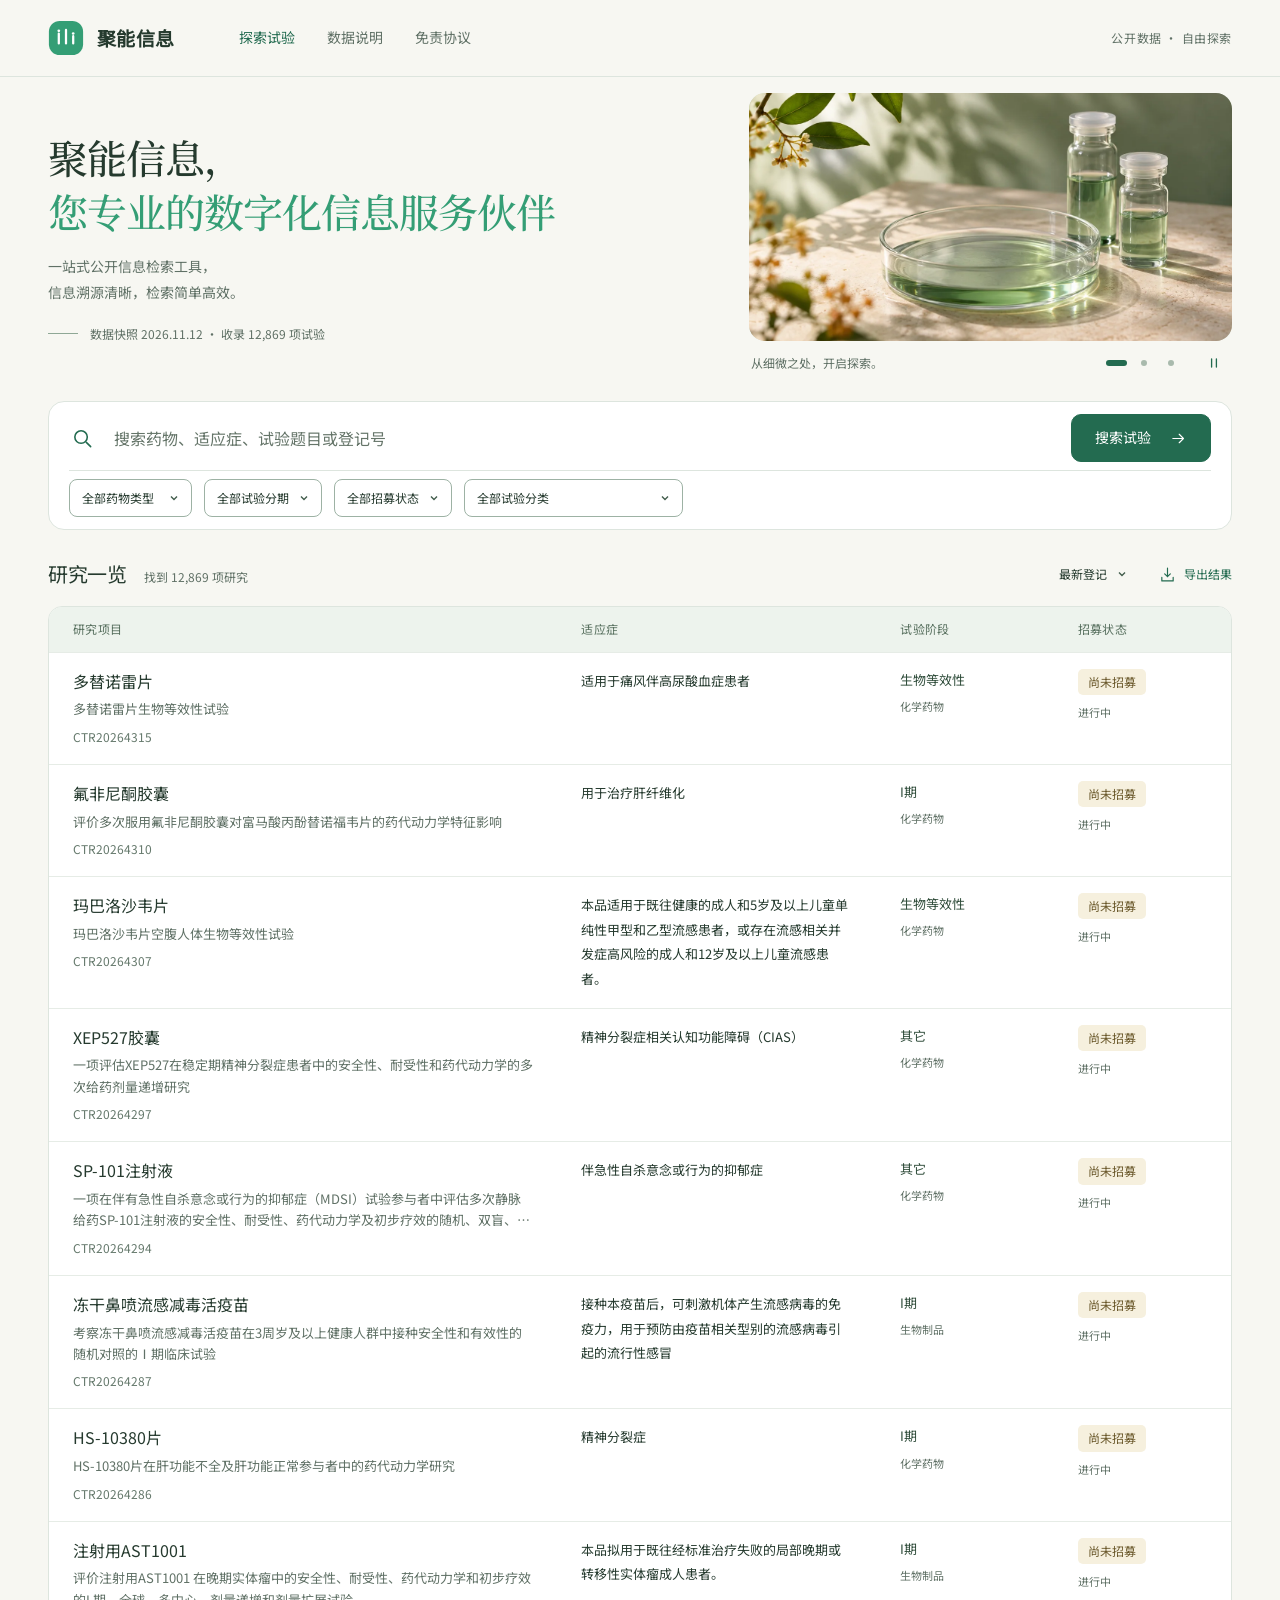
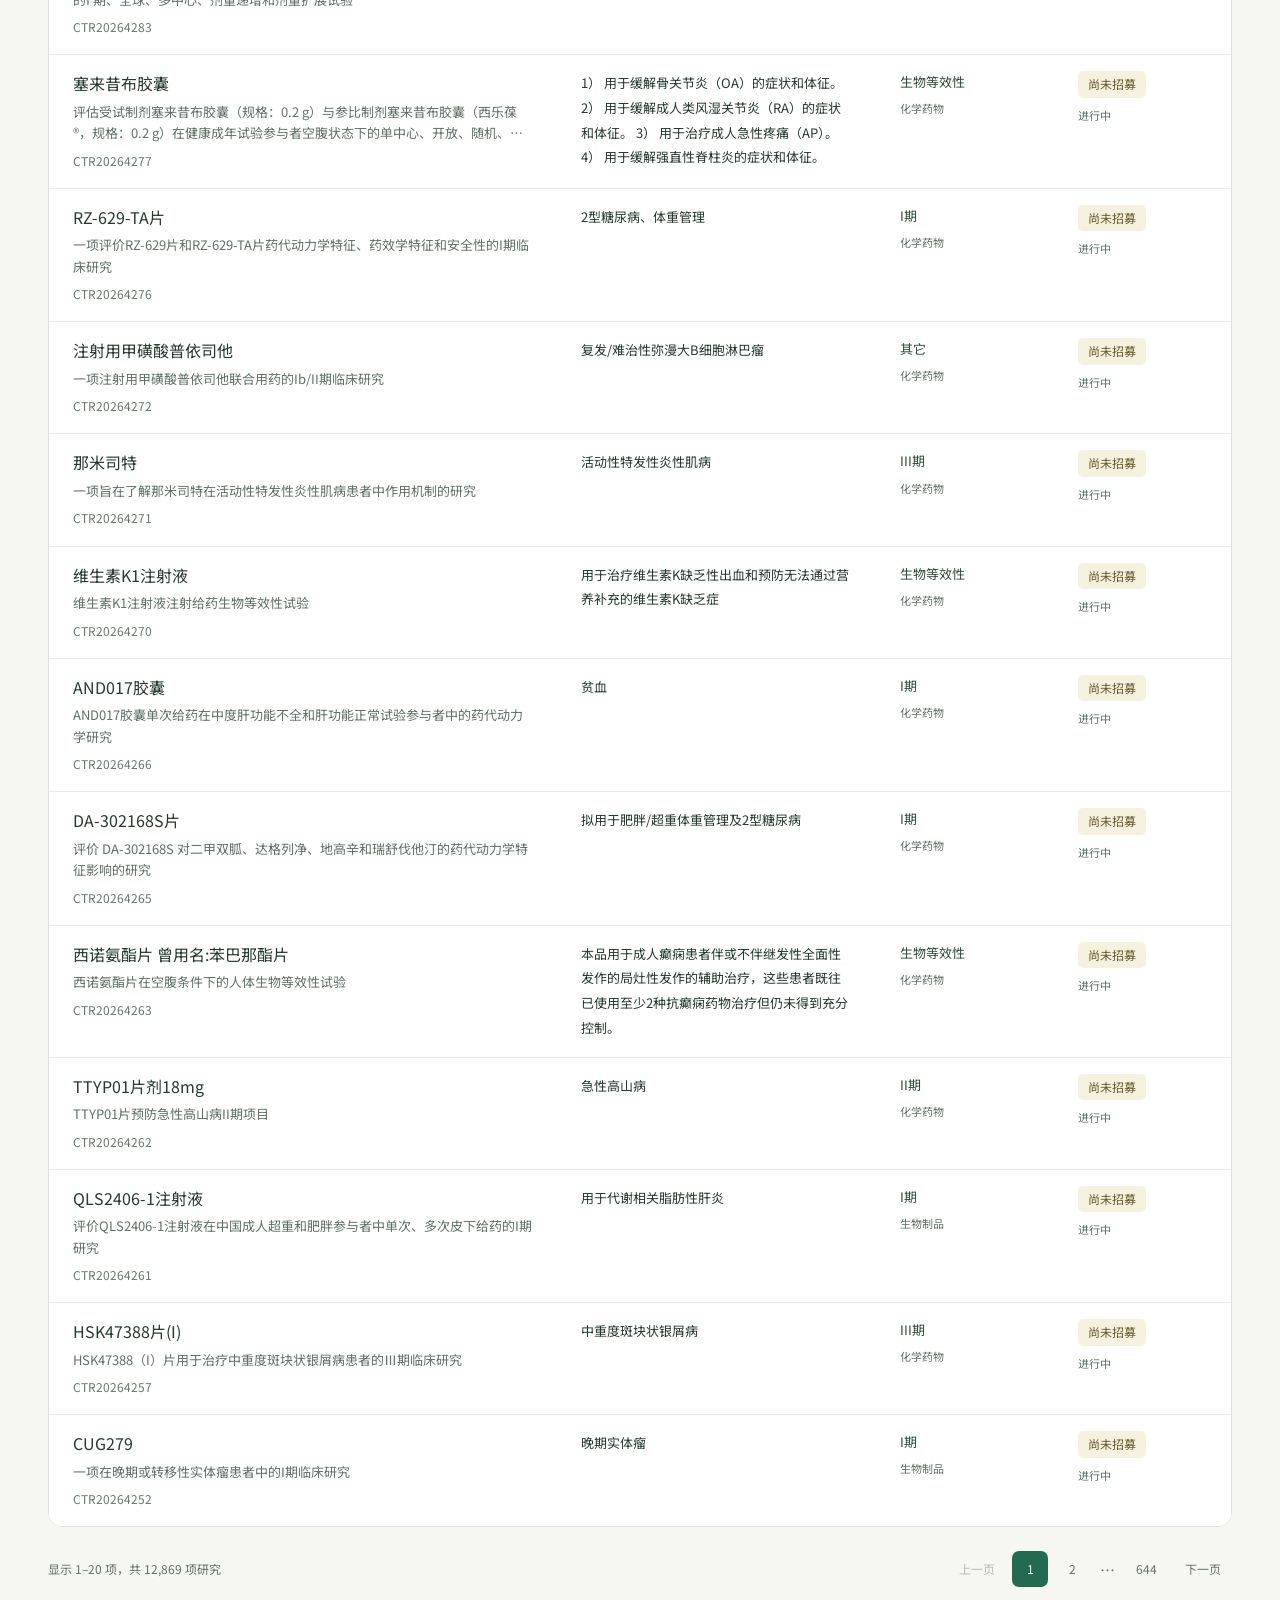
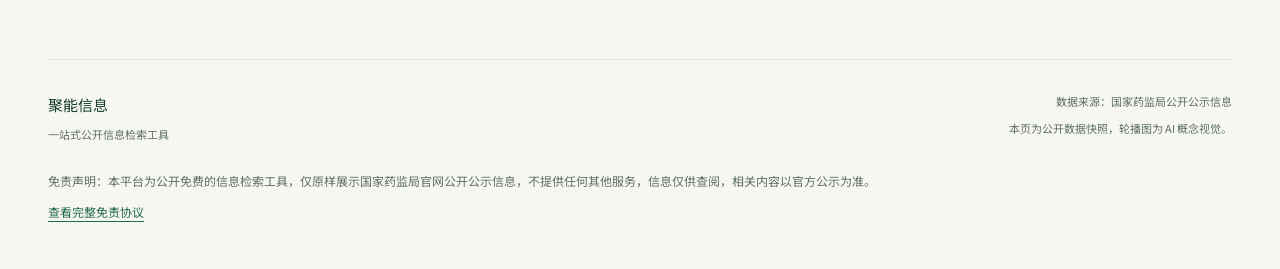
==== commit 9fcc2954: "Add support WeChat and remove external source links" ====
--- a/docs/index.html
+++ b/docs/index.html
@@ -108,7 +108,7 @@
 
   <footer class="site-footer shell" id="about">
     <div><a class="footer-name" href="./">聚能信息</a><p>一站式公开信息检索工具</p></div>
-    <div class="footer-source"><p>数据来源：<a href="https://www.chinadrugtrials.org.cn/clinicaltrials.searchlist.dhtml" target="_blank" rel="noopener noreferrer">国家药监局公开公示信息<svg viewBox="0 0 20 20" aria-hidden="true"><path d="M8 4H4v12h12v-4M10 3h7v7M17 3l-8 8"/></svg></a></p><p>本页为公开数据快照，轮播图为 AI 概念视觉。</p></div>
+    <div class="footer-source"><p>数据来源：国家药监局公开公示信息</p><p>本页为公开数据快照，轮播图为 AI 概念视觉。</p></div>
     <div class="footer-disclaimer"><p>免责声明：本平台为公开免费的信息检索工具，仅原样展示国家药监局官网公开公示信息，不提供任何其他服务，信息仅供查阅，相关内容以官方公示为准。</p><a href="disclaimer.html">查看完整免责协议</a></div>
   </footer>
   <script src="app.js?v=10"></script>
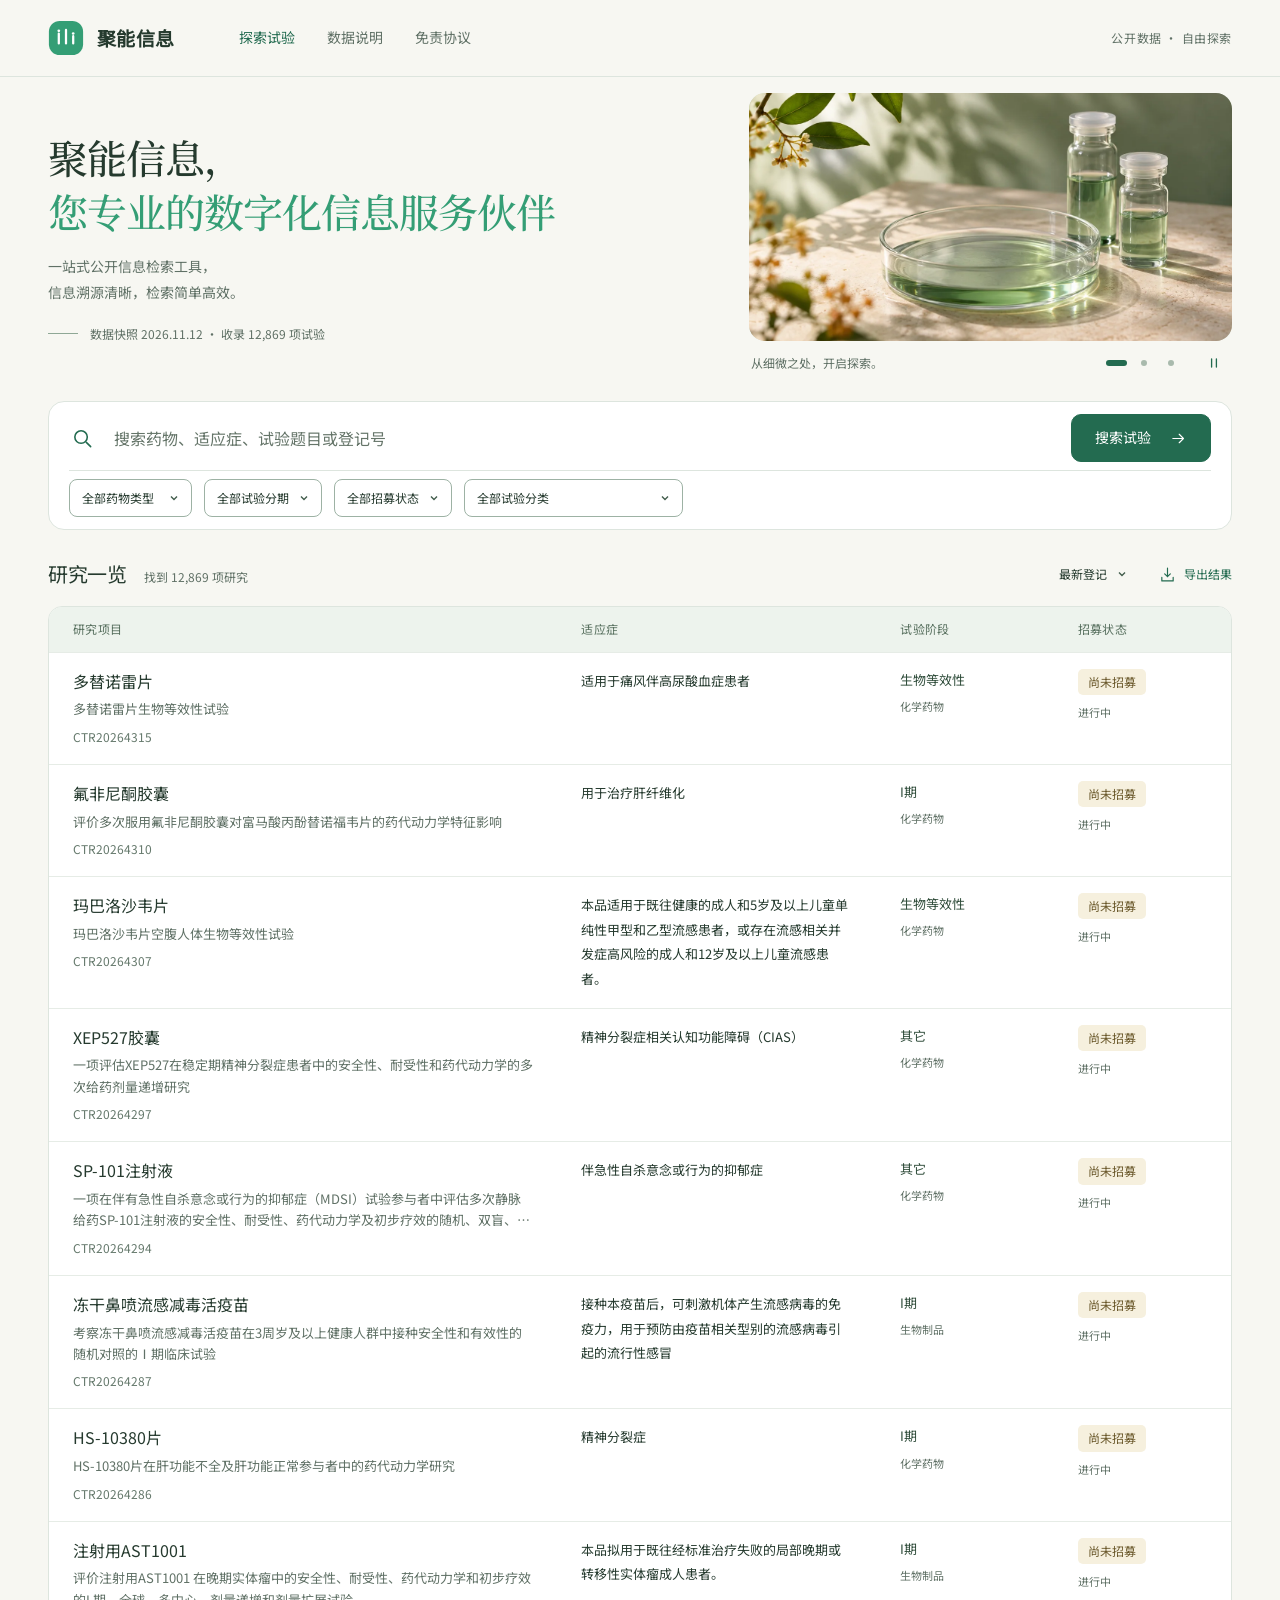
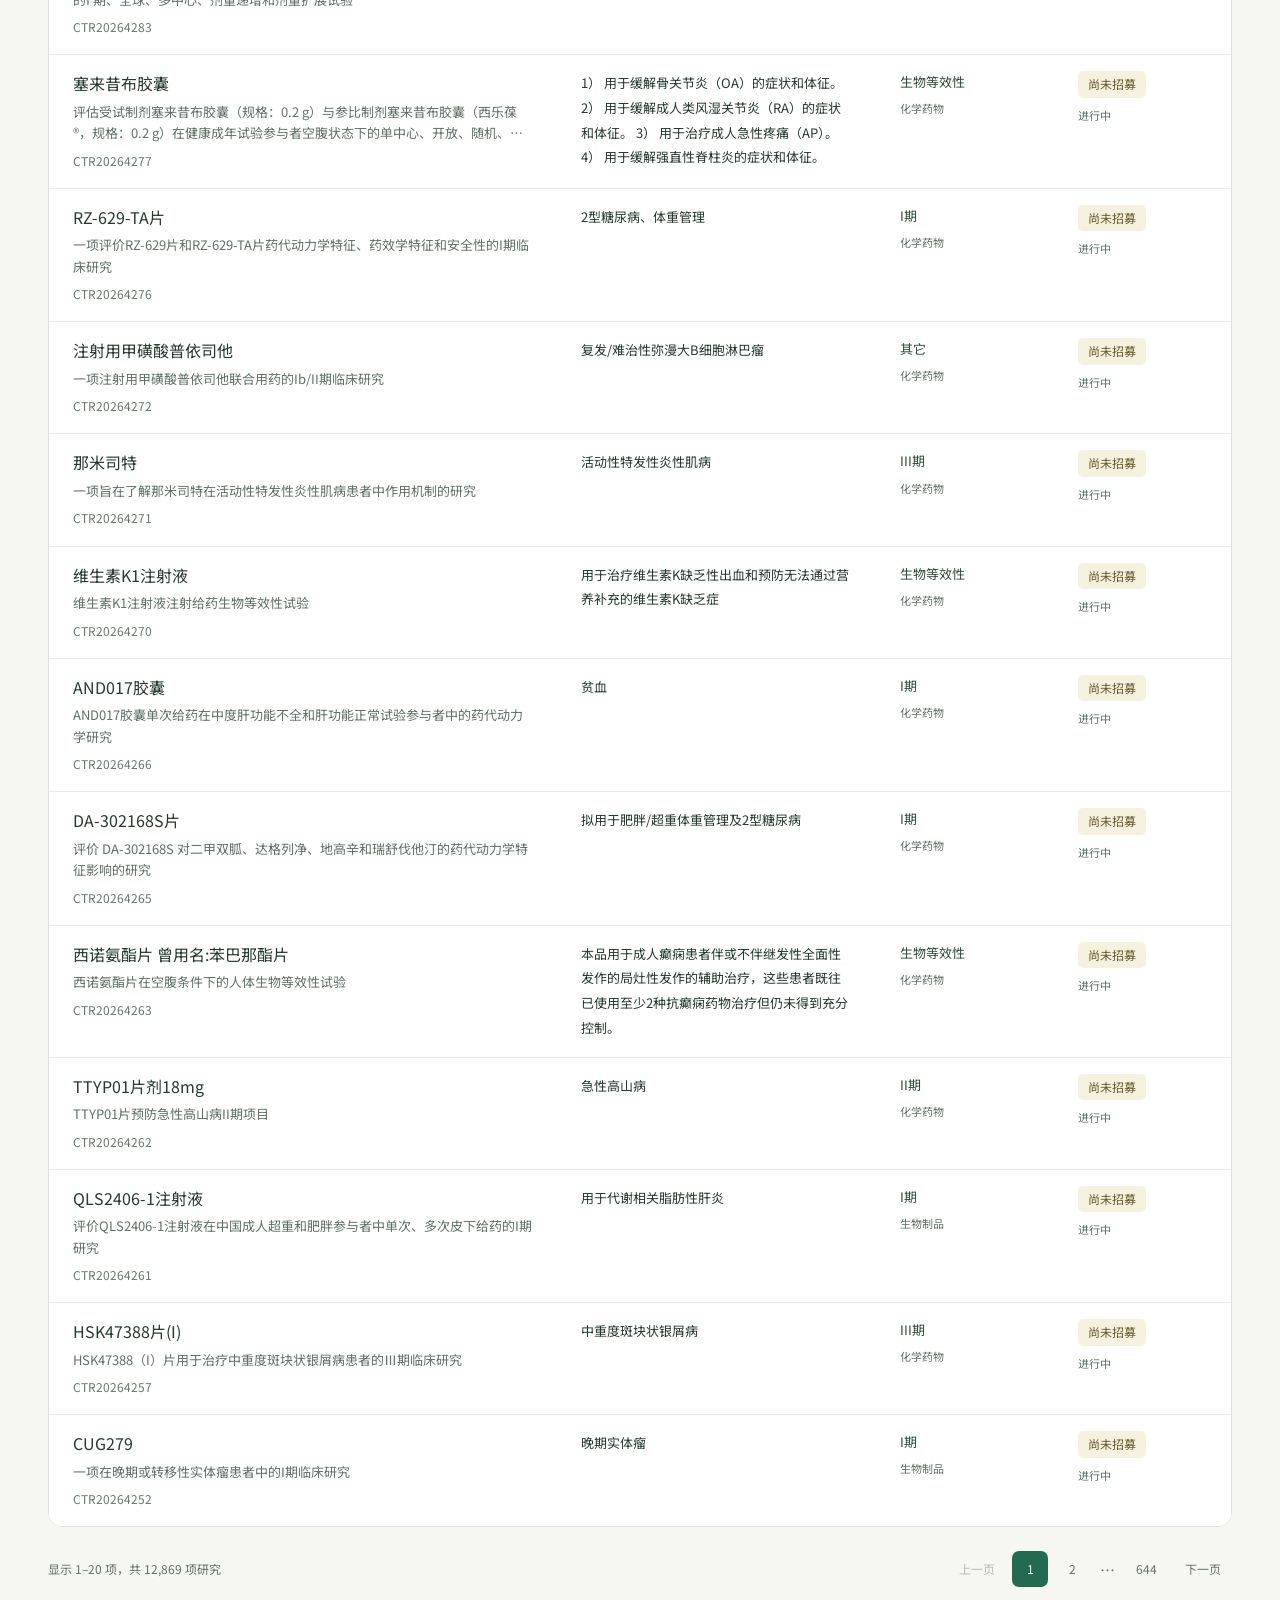
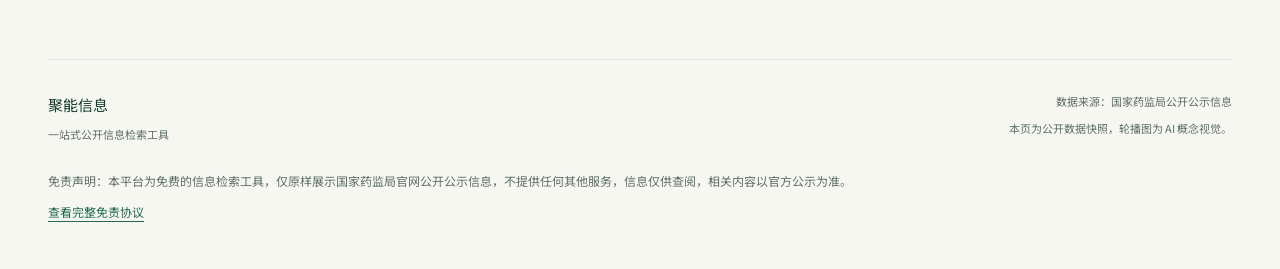
==== commit 868e50e7: "Remove redundant wording from the free search disclaimer" ====
--- a/docs/index.html
+++ b/docs/index.html
@@ -109,7 +109,7 @@
   <footer class="site-footer shell" id="about">
     <div><a class="footer-name" href="./">聚能信息</a><p>一站式公开信息检索工具</p></div>
     <div class="footer-source"><p>数据来源：国家药监局公开公示信息</p><p>本页为公开数据快照，轮播图为 AI 概念视觉。</p></div>
-    <div class="footer-disclaimer"><p>免责声明：本平台为公开免费的信息检索工具，仅原样展示国家药监局官网公开公示信息，不提供任何其他服务，信息仅供查阅，相关内容以官方公示为准。</p><a href="disclaimer.html">查看完整免责协议</a></div>
+    <div class="footer-disclaimer"><p>免责声明：本平台为免费的信息检索工具，仅原样展示国家药监局官网公开公示信息，不提供任何其他服务，信息仅供查阅，相关内容以官方公示为准。</p><a href="disclaimer.html">查看完整免责协议</a></div>
   </footer>
   <script src="app.js?v=10"></script>
 </body>
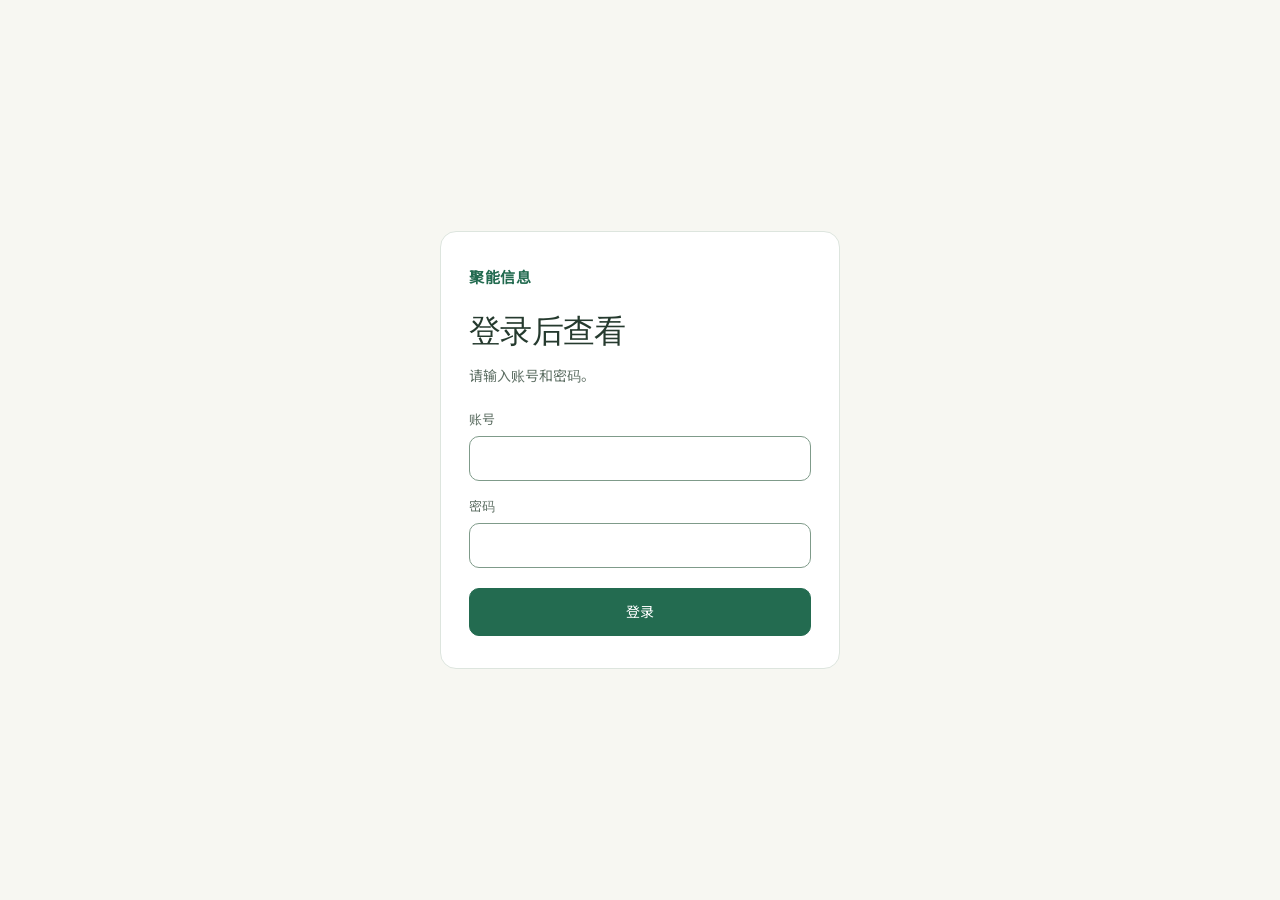
==== commit 0ec3615b: "Require login before the public disclosure search loads. Co-authored-by: Cursor <cursoragent@cursor." ====
--- a/docs/index.html
+++ b/docs/index.html
@@ -8,9 +8,20 @@
   <title>聚能信息 · 公开信息检索</title>
   <link rel="preload" href="assets/fonts/noto-serif-sc-display.woff2?v=2" as="font" type="font/woff2" crossorigin>
   <link rel="preload" href="assets/images/research-glass.webp" as="image" fetchpriority="high">
-  <link rel="stylesheet" href="app.css?v=10">
+  <link rel="stylesheet" href="app.css?v=11">
 </head>
-<body>
+<body class="is-locked">
+  <section class="login-view" aria-labelledby="loginHeading">
+    <form class="login-card" id="loginForm">
+      <p class="login-brand">聚能信息</p>
+      <h1 id="loginHeading">登录后查看</h1>
+      <p class="login-note">请输入账号和密码。</p>
+      <label>账号<input id="loginUser" name="username" autocomplete="username" required></label>
+      <label>密码<input id="loginPass" name="password" type="password" autocomplete="current-password" required></label>
+      <p class="login-error" id="loginError" role="alert" hidden>账号或密码不正确</p>
+      <button class="primary-button" type="submit">登录</button>
+    </form>
+  </section>
   <a class="skip-link" href="#trials">跳转到试验检索</a>
   <header class="site-header">
     <div class="header-inner shell">
@@ -24,6 +35,7 @@
         <a href="disclaimer.html">免责协议</a>
       </nav>
       <span class="header-note">公开数据 · 自由探索</span>
+      <button class="text-button logout-button" id="logoutBtn" type="button">退出</button>
     </div>
   </header>
 
@@ -111,6 +123,6 @@
     <div class="footer-source"><p>数据来源：国家药监局公开公示信息</p><p>本页为公开数据快照，轮播图为 AI 概念视觉。</p></div>
     <div class="footer-disclaimer"><p>免责声明：本平台为免费的信息检索工具，仅原样展示国家药监局官网公开公示信息，不提供任何其他服务，信息仅供查阅，相关内容以官方公示为准。</p><a href="disclaimer.html">查看完整免责协议</a></div>
   </footer>
-  <script src="app.js?v=10"></script>
+  <script src="app.js?v=11"></script>
 </body>
 </html>
--- a/docs/app.css
+++ b/docs/app.css
@@ -49,6 +49,21 @@
 .main-nav .nav-current { color: var(--brand-deep); }
 .main-nav a:hover { color: var(--brand-deep); text-decoration: underline; }
 .header-note { margin-left: auto; color: var(--muted); font-size: 12px; letter-spacing: .05em; }
+.logout-button { margin-left: 16px; }
+body.is-locked .site-header,
+body.is-locked #main,
+body.is-locked .site-footer,
+body.is-locked .skip-link { display: none; }
+body:not(.is-locked) .login-view { display: none; }
+.login-view { min-height: 100vh; display: grid; place-items: center; padding: 32px 16px; }
+.login-card { width: min(100%, 400px); background: var(--surface); border: 1px solid var(--line); border-radius: 16px; padding: 32px 28px; }
+.login-brand { margin: 0 0 12px; color: var(--brand-deep); font-weight: 600; letter-spacing: .04em; }
+.login-card h1 { margin: 0 0 8px; font-family: var(--serif); font-size: 32px; font-weight: 500; letter-spacing: -.02em; }
+.login-note { margin: 0 0 20px; color: var(--muted); font-size: 14px; }
+.login-card label { display: block; margin-bottom: 14px; color: var(--muted); font-size: 13px; }
+.login-card input { display: block; width: 100%; margin-top: 6px; min-height: 44px; padding: 8px 12px; border: 1px solid var(--control-line); border-radius: 10px; background: #fff; font-size: 16px; }
+.login-error { margin: 0 0 12px; color: #8d3428; font-size: 14px; }
+.login-card .primary-button { width: 100%; margin-top: 6px; }
 .hero { display: grid; grid-template-columns: 1.15fr .85fr; gap: 48px; align-items: center; padding: 16px 0 20px; }
 .hero-copy h1 { margin: 0 0 16px; font-family: var(--serif); font-weight: 500; font-size: 40px; line-height: 1.35; letter-spacing: -.025em; }
 .hero-copy h1 span { display: inline-block; max-width: 100%; color: var(--brand); text-wrap: balance; }
